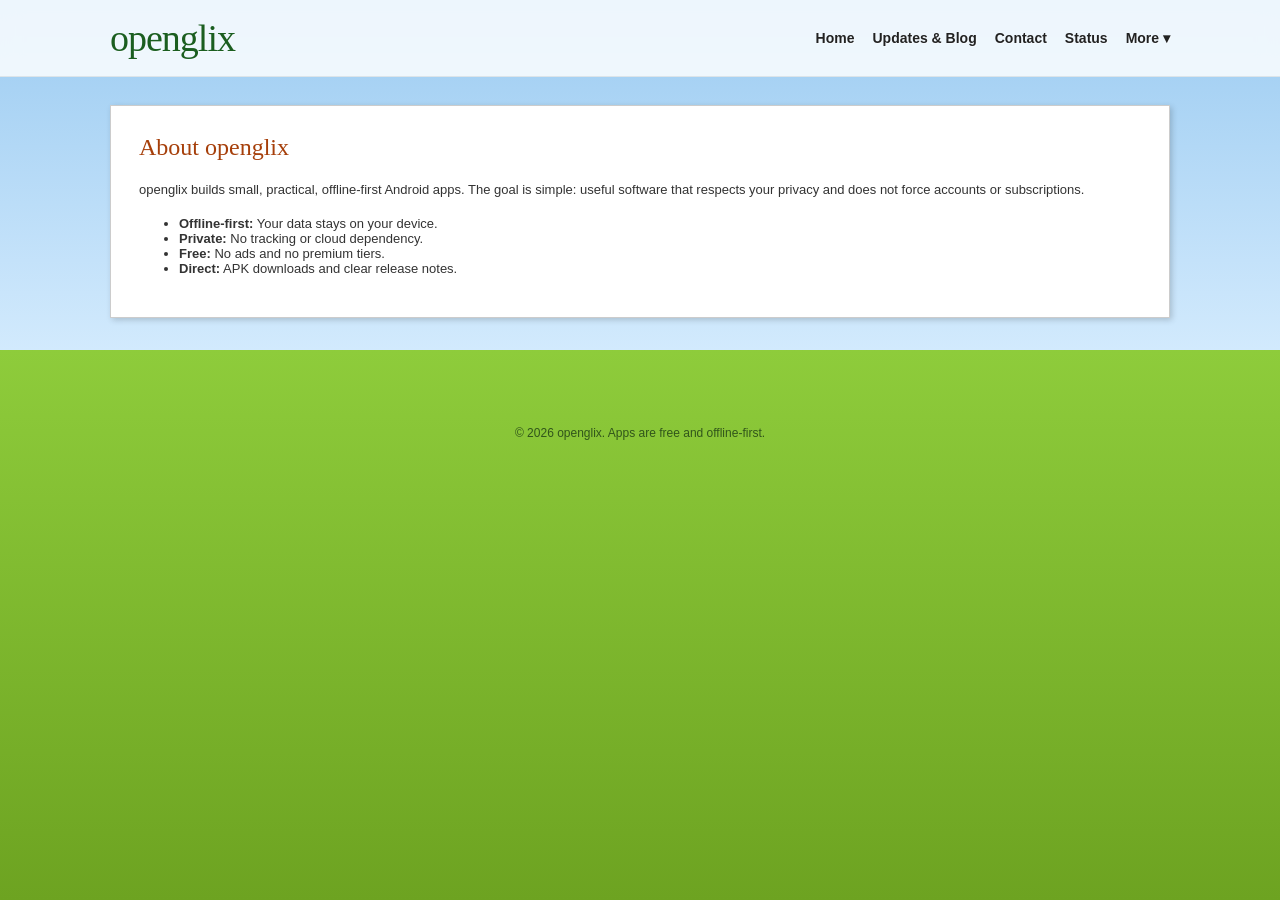
==== about.html @ bff62b0b "update file, folders & path" ====
<!DOCTYPE html>
<html lang="en">
<head>
  <meta charset="UTF-8">
  <meta name="viewport" content="width=device-width, initial-scale=1.0">
  <title>About — openglix</title>
  <meta name="description" content="About openglix and the offline-first philosophy behind our apps.">
  <link rel="stylesheet" href="css/style.css">
</head>
<body class="">
<header class="site-header">
  <div class="header-inner">
    <a class="logo" href="index.html">openglix</a>
    <nav class="main-nav" id="mainNav">
      <a href="index.html" class="nav-link" data-nav="index">Home</a>
      <a href="updates.html" class="nav-link" data-nav="updates">Updates &amp; Blog</a>
      <a href="contact.html" class="nav-link" data-nav="contact">Contact</a>
      <a href="status.html" class="nav-link" data-nav="status">Status</a>
      <div class="more-wrap">
        <button class="more-btn" id="moreBtn" type="button">More ▾</button>
        <div class="more-menu" id="moreMenu">
          <a href="faq.html" data-nav="faq">FAQ &amp; Help</a>
          <a href="about.html" data-nav="about">About</a>
          <a href="report.html" data-nav="report">Report</a>
          <a href="downloads.html" data-nav="downloads">APK Downloads</a>
        </div>
      </div>
    </nav>
    <button class="menu-toggle" id="menuToggle" type="button" aria-label="Menu">☰</button>
  </div>
</header>
<main class="wrapper">
  <div class="panel">
    <h2>About openglix</h2>
    <p>openglix builds small, practical, offline-first Android apps. The goal is simple: useful software that respects your privacy and does not force accounts or subscriptions.</p>
    <ul>
      <li><strong>Offline-first:</strong> Your data stays on your device.</li>
      <li><strong>Private:</strong> No tracking or cloud dependency.</li>
      <li><strong>Free:</strong> No ads and no premium tiers.</li>
      <li><strong>Direct:</strong> APK downloads and clear release notes.</li>
    </ul>
  </div>
</main>
<footer class="site-footer">
  © 2026 openglix. Apps are free and offline-first.
</footer>
<script src="js/qrcode.min.js"></script>
<script src="js/app.js"></script>

</body>
</html>
---- css/style.css ----
* { box-sizing: border-box; }
:root {
  --green: #2E7D32; --green-dark: #1B5E20; --brown: #A63F0A;
  --ink: #333; --muted: #666;
  --blog-bg: #0b0d0c; --blog-card: #0f1210; --blog-line: #202b24; --blog-green: #7CFFB2; --blog-muted: #9aa79f;
}
body {
  margin: 0; font-family: Arial, Helvetica, sans-serif; font-size: 13px; color: var(--ink);
  background: linear-gradient(to bottom, #9bcbf1 0%, #d2eafd 350px, #8ecc3b 350px, #6da321 100%);
  min-height: 100vh;
}
body.blog-mode { background: var(--blog-bg); color: #e8efe9; }
a { color: var(--green-dark); }
.hidden { display: none !important; }

/* HEADER */
.site-header {
  position: sticky; top: 0; z-index: 50;
  background: rgba(255,255,255,.82); backdrop-filter: blur(10px);
  border-bottom: 1px solid rgba(0,0,0,.08);
}
body.blog-mode .site-header { background: rgba(8,10,9,.95); border-bottom-color: var(--blog-line); }
.header-inner {
  max-width: 1100px; margin: 0 auto; padding: 16px 20px;
  display: flex; align-items: center; justify-content: space-between; gap: 20px;
}
.logo {
  font-family: Georgia, serif; font-size: 38px; color: var(--green-dark);
  text-decoration: none; font-weight: normal; letter-spacing: -1px;
  text-shadow: 1px 1px 0 rgba(255,255,255,.35);
}
body.blog-mode .logo { color: #e8efe9; text-shadow: none; }
.main-nav { display: flex; align-items: center; gap: 18px; flex-wrap: wrap; }
.main-nav a, .more-btn {
  color: #222; text-decoration: none; font-weight: bold; font-size: 14px;
  background: none; border: 0; padding: 0; cursor: pointer; font-family: inherit;
  text-shadow: 1px 1px 0 rgba(255,255,255,.45);
}
.main-nav a:hover, .main-nav a.active, .more-btn:hover { color: #C62828; text-decoration: underline; }
body.blog-mode .main-nav a, body.blog-mode .more-btn { color: #c8d4cc; text-shadow: none; }
body.blog-mode .main-nav a:hover, body.blog-mode .main-nav a.active, body.blog-mode .more-btn:hover { color: var(--blog-green); }
.more-wrap { position: relative; }
.more-menu {
  display: none; position: absolute; right: 0; top: 150%; min-width: 190px;
  background: #fff; border: 1px solid #ccc; box-shadow: 0 8px 24px rgba(0,0,0,.15);
  padding: 8px; z-index: 100;
}
.more-menu.open { display: block; }
.more-menu a { display: block; padding: 8px 10px; text-decoration: none; color: #222; font-weight: bold; }
.more-menu a:hover { background: #f0fff0; color: #C62828; }
body.blog-mode .more-menu { background: var(--blog-card); border-color: var(--blog-line); }
body.blog-mode .more-menu a { color: #c8d4cc; }
body.blog-mode .more-menu a:hover { background: #142019; color: var(--blog-green); }
.menu-toggle { display: none; background: none; border: 0; font-size: 24px; cursor: pointer; color: #222; }
body.blog-mode .menu-toggle { color: #e8efe9; }

/* WRAPPER / PANELS */
.wrapper { max-width: 1100px; margin: 0 auto; padding: 28px 20px 60px; }
.panel {
  background: #fff; padding: 28px; border: 1px solid #ccc;
  box-shadow: 2px 2px 6px rgba(0,0,0,.18); margin-bottom: 24px;
}
h2 {
  font-family: Georgia, serif; font-size: 24px; color: var(--brown);
  font-weight: normal; margin-top: 0; margin-bottom: 18px;
}
p { line-height: 1.7; margin-bottom: 15px; }
.steps { padding-left: 22px; }
.steps li { margin-bottom: 14px; line-height: 1.6; }
.dotted-line { border-top: 1px dotted #999; margin: 25px 0; }
.section-head { display: flex; justify-content: space-between; align-items: baseline; gap: 12px; margin-bottom: 16px; }
.section-head h2 { margin-bottom: 0; }
.section-head a { font-weight: bold; }

.btn-download {
  display: inline-block; background: var(--green); color: #fff;
  padding: 13px 24px; text-decoration: none; font-size: 15px; font-weight: bold;
  border-radius: 4px; box-shadow: 0 2px 4px rgba(0,0,0,.2); text-align: center;
  border: 0; cursor: pointer;
}
.btn-download:hover { background: var(--green-dark); color: #fff; }
.text-link { color: var(--green-dark); font-size: 16px; font-weight: bold; }

/* RECENT LIST (home) */
.recent-list { display: grid; gap: 12px; }
.recent-item {
  display: block; text-decoration: none; color: inherit;
  border: 1px dotted #ccc; padding: 14px; background: #fff;
  transition: background .15s ease;
}
.recent-item:hover { background: #f5fff5; }
.recent-date { font-size: 11px; color: #888; }
.recent-title { font-family: Georgia, serif; color: var(--brown); font-size: 16px; margin: 4px 0; }
.recent-snippet { font-size: 13px; color: #555; line-height: 1.55; }

/* APP CARDS */
.app-grid { display: grid; grid-template-columns: repeat(auto-fit, minmax(260px, 1fr)); gap: 20px; }
.app-card { border: 1px solid #d8e6d8; background: #f8fcf8; padding: 20px; text-align: center; }
.app-card h3 { font-family: Georgia, serif; font-size: 20px; color: var(--brown); margin: 6px 0 8px; font-weight: normal; }
.version-badge {
  display: inline-block; background: #e8f5e9; border: 1px solid #b7dfb9;
  color: var(--green-dark); font-size: 11px; padding: 2px 6px; border-radius: 3px; vertical-align: middle;
}
.app-card p { color: #555; font-size: 13px; }
.app-meta { display: flex; justify-content: center; gap: 12px; flex-wrap: wrap; color: #777; font-size: 11px; margin: 10px 0 14px; }
.qr-box {
  display: inline-block; background: #fff; padding: 8px; border: 1px solid #ccc;
  margin-bottom: 12px; min-width: 136px; min-height: 136px;
}
.qr-box img, .qr-box canvas { display: block; }
.qr-fallback { color: #999; font-size: 11px; display: inline-block; padding-top: 50px; }
.app-card details { text-align: left; margin-top: 14px; font-size: 12px; color: #555; }
.app-card details summary { cursor: pointer; font-weight: bold; color: var(--green-dark); }
.app-card details ul { padding-left: 18px; line-height: 1.6; }

/* BLOG / UPDATES (dark) */
.blog-page { background: var(--blog-bg); color: #e8efe9; padding: 30px 0 40px; border-radius: 6px; }
body.blog-mode .wrapper { padding-top: 20px; }
.blog-hero { text-align: center; padding: 10px 0 28px; border-bottom: 1px solid var(--blog-line); }
.hero-badge {
  display: inline-block; color: var(--blog-green); border: 1px solid #1e5a36;
  background: #0f1a13; padding: 6px 12px; border-radius: 2px; font-size: 11px; letter-spacing: 1px;
}
.blog-hero h1 {
  font-family: "Courier New", monospace; letter-spacing: 2px;
  font-size: clamp(30px, 5vw, 54px); margin: 18px 0 10px; color: #fff; font-weight: bold;
}
.blog-hero p { color: var(--blog-muted); max-width: 720px; margin: 0 auto; line-height: 1.6; }
.tag-filters { display: flex; flex-wrap: wrap; gap: 8px; justify-content: center; margin: 26px 0; }
.tag-chip {
  background: transparent; border: 1px solid #2a3a31; color: #b9c7bf;
  padding: 8px 12px; cursor: pointer; font-size: 12px; border-radius: 2px;
}
.tag-chip.active { background: var(--blog-green); color: #071009; border-color: var(--blog-green); font-weight: bold; }
.blog-grid { display: grid; grid-template-columns: repeat(3, 1fr); gap: 20px; max-width: 1100px; margin: 0 auto; }
.blog-card {
  background: var(--blog-card); border: 1px solid var(--blog-line);
  padding: 22px; display: flex; flex-direction: column; min-height: 300px;
  cursor: pointer; transition: border-color .15s ease, transform .15s ease;
}
.blog-card:hover { border-color: #3b6b4a; transform: translateY(-2px); }
.blog-card-top { display: flex; justify-content: space-between; align-items: center; gap: 10px; }
.blog-tag {
  color: var(--blog-green); border: 1px solid #1e5a36; background: #0f1a13;
  padding: 4px 8px; font-size: 10px; letter-spacing: .5px; text-transform: uppercase;
}
.blog-read { color: #8b9a92; font-size: 11px; }
.blog-card h3 { color: #fff; font-size: 20px; line-height: 1.35; margin: 18px 0 10px; }
.blog-card p { color: var(--blog-muted); line-height: 1.6; font-size: 13px; flex: 1; }
.blog-card-bottom {
  display: flex; justify-content: space-between; align-items: center;
  border-top: 1px solid var(--blog-line); padding-top: 14px; margin-top: 18px;
  font-size: 11px; color: #8b9a92;
}
.read-guide { color: var(--blog-green); font-weight: bold; letter-spacing: .5px; }
.blog-detail { max-width: 860px; margin: 0 auto; padding: 10px 20px; color: #e8efe9; }
.back-btn {
  background: transparent; border: 1px solid #2a3a31; color: var(--blog-green);
  padding: 9px 12px; cursor: pointer; margin-bottom: 26px; font-weight: bold;
}
.back-btn:hover { border-color: var(--blog-green); }
.blog-detail-meta { display: flex; gap: 12px; align-items: center; flex-wrap: wrap; color: #8b9a92; font-size: 12px; margin-bottom: 18px; }
.blog-detail h1 { color: #fff; font-size: clamp(30px, 5vw, 48px); line-height: 1.15; margin: 0 0 16px; }
.blog-detail-excerpt { color: var(--blog-muted); font-size: 17px; line-height: 1.65; }
.author-line { border-top: 1px solid var(--blog-line); border-bottom: 1px solid var(--blog-line); padding: 16px 0; margin: 22px 0; color: #8b9a92; }
.author-line strong { color: #e8efe9; }
.blog-content p { color: #c7d2cb; font-size: 15px; line-height: 1.8; }

/* MISC */
.status-list { line-height: 1.8; }
.muted { color: #666; }
.loading { color: #777; }
.data-error { border: 1px solid #d66; background: #fff5f5; color: #922; padding: 14px; line-height: 1.6; }
.site-footer { text-align: center; color: #31551b; font-size: 12px; padding: 24px 20px 40px; }
body.blog-mode .site-footer { color: #6f7d75; }

@media (max-width: 900px) { .blog-grid { grid-template-columns: repeat(2, 1fr); } }
@media (max-width: 820px) {
  .menu-toggle { display: block; }
  .main-nav {
    display: none; position: absolute; left: 0; right: 0; top: 100%;
    background: #fff; border-bottom: 1px solid #ccc; padding: 16px 20px;
    flex-direction: column; align-items: flex-start; gap: 14px;
    box-shadow: 0 8px 20px rgba(0,0,0,.12);
  }
  .main-nav.open { display: flex; }
  body.blog-mode .main-nav { background: #0f1210; border-bottom-color: var(--blog-line); }
  .more-menu { position: static; box-shadow: none; border: 0; padding: 8px 0 0 14px; background: transparent; }
  body.blog-mode .more-menu { background: transparent; }
  .blog-grid { grid-template-columns: 1fr; }
  .header-inner { padding: 14px 16px; }
  .logo { font-size: 32px; }
  .wrapper { padding: 20px 16px 50px; }
  .panel { padding: 20px; }
  .blog-detail { padding: 10px 16px; }
}
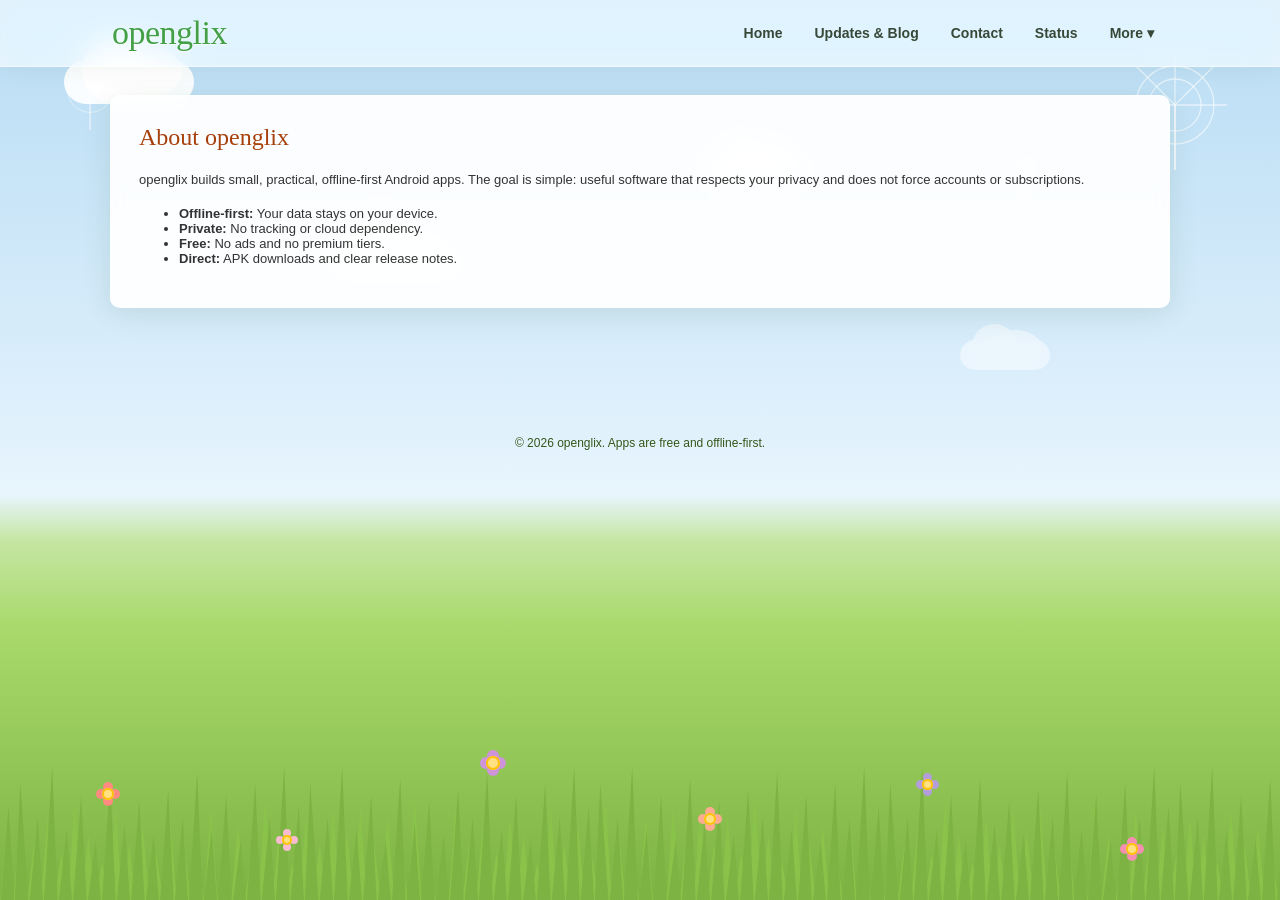
==== commit 52d227ac: "update UI" ====
--- a/about.html
+++ b/about.html
@@ -8,6 +8,54 @@
   <link rel="stylesheet" href="css/style.css">
 </head>
 <body class="">
+<div class="bg-decor" aria-hidden="true">
+  <div class="cloud cloud-1"></div>
+  <div class="cloud cloud-2"></div>
+  <div class="cloud cloud-3"></div>
+  <div class="cloud cloud-4"></div>
+
+  <svg class="dandelion dandelion-1" viewBox="0 0 100 100">
+    <path d="M50,50 L50,100" stroke="#fff" stroke-width="1.5" opacity="0.75"/>
+    <circle cx="50" cy="50" r="30" stroke="#fff" stroke-width="1" fill="none" opacity="0.6"/>
+    <circle cx="50" cy="50" r="20" stroke="#fff" stroke-width="1" fill="none" opacity="0.6"/>
+    <line x1="50" y1="50" x2="20" y2="20" stroke="#fff" stroke-width="1" opacity="0.6"/>
+    <line x1="50" y1="50" x2="80" y2="20" stroke="#fff" stroke-width="1" opacity="0.6"/>
+    <line x1="50" y1="50" x2="50" y2="10" stroke="#fff" stroke-width="1" opacity="0.6"/>
+    <line x1="50" y1="50" x2="10" y2="50" stroke="#fff" stroke-width="1" opacity="0.6"/>
+    <line x1="50" y1="50" x2="90" y2="50" stroke="#fff" stroke-width="1" opacity="0.6"/>
+  </svg>
+  <svg class="dandelion dandelion-2" viewBox="0 0 100 100">
+    <path d="M50,50 L50,100" stroke="#fff" stroke-width="1.5" opacity="0.75"/>
+    <circle cx="50" cy="50" r="30" stroke="#fff" stroke-width="1" fill="none" opacity="0.6"/>
+    <circle cx="50" cy="50" r="20" stroke="#fff" stroke-width="1" fill="none" opacity="0.6"/>
+    <line x1="50" y1="50" x2="20" y2="20" stroke="#fff" stroke-width="1" opacity="0.6"/>
+    <line x1="50" y1="50" x2="80" y2="20" stroke="#fff" stroke-width="1" opacity="0.6"/>
+    <line x1="50" y1="50" x2="50" y2="10" stroke="#fff" stroke-width="1" opacity="0.6"/>
+  </svg>
+  <svg class="dandelion dandelion-3" viewBox="0 0 100 100">
+    <path d="M50,50 L50,100" stroke="#fff" stroke-width="1.5" opacity="0.75"/>
+    <circle cx="50" cy="50" r="28" stroke="#fff" stroke-width="1" fill="none" opacity="0.6"/>
+    <line x1="50" y1="50" x2="25" y2="25" stroke="#fff" stroke-width="1" opacity="0.6"/>
+    <line x1="50" y1="50" x2="75" y2="25" stroke="#fff" stroke-width="1" opacity="0.6"/>
+    <line x1="50" y1="50" x2="50" y2="22" stroke="#fff" stroke-width="1" opacity="0.6"/>
+  </svg>
+
+  <div class="seed seed-1"></div>
+  <div class="seed seed-2"></div>
+  <div class="seed seed-3"></div>
+  <div class="seed seed-4"></div>
+  <div class="seed seed-5"></div>
+
+  <div class="flower flower-1"></div>
+  <div class="flower flower-2"></div>
+  <div class="flower flower-3"></div>
+  <div class="flower flower-4"></div>
+  <div class="flower flower-5"></div>
+  <div class="flower flower-6"></div>
+
+  <div class="grass-layer"></div>
+  <div class="grass-layer-front"></div>
+</div>
 <header class="site-header">
   <div class="header-inner">
     <a class="logo" href="index.html">openglix</a>
@@ -46,6 +94,5 @@
 </footer>
 <script src="js/qrcode.min.js"></script>
 <script src="js/app.js"></script>
-
 </body>
 </html>
--- a/css/style.css
+++ b/css/style.css
@@ -1,162 +1,473 @@
 * { box-sizing: border-box; }
 :root {
-  --green: #2E7D32; --green-dark: #1B5E20; --brown: #A63F0A;
-  --ink: #333; --muted: #666;
-  --blog-bg: #0b0d0c; --blog-card: #0f1210; --blog-line: #202b24; --blog-green: #7CFFB2; --blog-muted: #9aa79f;
-}
+  --green: #4caf50;
+  --green-dark: #2E7D32;
+  --green-deep: #1B5E20;
+  --brown: #A63F0A;
+  --ink: #333;
+  --muted: #666;
+  --blog-bg: #0b0d0c;
+  --blog-card: #0f1210;
+  --blog-line: #202b24;
+  --blog-green: #7CFFB2;
+  --blog-muted: #9aa79f;
+}
+html { scroll-behavior: smooth; }
 body {
-  margin: 0; font-family: Arial, Helvetica, sans-serif; font-size: 13px; color: var(--ink);
-  background: linear-gradient(to bottom, #9bcbf1 0%, #d2eafd 350px, #8ecc3b 350px, #6da321 100%);
+  margin: 0;
+  font-family: Arial, Helvetica, sans-serif;
+  font-size: 13px;
+  color: var(--ink);
+  background: linear-gradient(to bottom, #b8dcf4 0%, #d9edfb 40%, #e8f5fd 55%, #c5e6a3 60%, #a8d96a 70%, #7cb342 100%);
+  background-attachment: fixed;
   min-height: 100vh;
+  overflow-x: hidden;
+  position: relative;
 }
 body.blog-mode { background: var(--blog-bg); color: #e8efe9; }
 a { color: var(--green-dark); }
 .hidden { display: none !important; }
 
-/* HEADER */
+/* === Decorative background === */
+.bg-decor {
+  position: fixed;
+  inset: 0;
+  pointer-events: none;
+  overflow: hidden;
+  z-index: 0;
+}
+body.blog-mode .bg-decor { display: none; }
+
+.cloud {
+  position: absolute;
+  background: rgba(255,255,255,0.92);
+  border-radius: 100px;
+  filter: blur(0.5px);
+  animation: driftCloud linear infinite;
+}
+.cloud::before, .cloud::after {
+  content: '';
+  position: absolute;
+  background: inherit;
+  border-radius: 50%;
+}
+.cloud-1 { top: 60px; left: 5%; width: 130px; height: 44px; animation-duration: 95s; }
+.cloud-1::before { width: 65px; height: 65px; top: -22px; left: 18px; }
+.cloud-1::after { width: 85px; height: 55px; top: -16px; right: 12px; }
+.cloud-2 { top: 150px; left: 55%; width: 100px; height: 32px; animation-duration: 130s; animation-delay: -35s; opacity: 0.8; }
+.cloud-2::before { width: 48px; height: 48px; top: -18px; left: 14px; }
+.cloud-2::after { width: 62px; height: 40px; top: -12px; right: 10px; }
+.cloud-3 { top: 240px; left: 25%; width: 150px; height: 48px; animation-duration: 150s; animation-delay: -70s; opacity: 0.6; }
+.cloud-3::before { width: 72px; height: 72px; top: -26px; left: 22px; }
+.cloud-3::after { width: 95px; height: 58px; top: -20px; right: 16px; }
+.cloud-4 { top: 340px; left: 75%; width: 90px; height: 30px; animation-duration: 180s; animation-delay: -20s; opacity: 0.5; }
+.cloud-4::before { width: 45px; height: 45px; top: -16px; left: 12px; }
+.cloud-4::after { width: 55px; height: 36px; top: -10px; right: 8px; }
+
+@keyframes driftCloud {
+  from { transform: translateX(-30vw); }
+  to   { transform: translateX(120vw); }
+}
+
+.dandelion {
+  position: absolute;
+  transform-origin: bottom center;
+  animation: sway 7s ease-in-out infinite alternate;
+}
+.dandelion-1 { top: 40px; right: 40px; width: 130px; }
+.dandelion-2 { top: 100px; right: 210px; width: 90px; animation-delay: -2.5s; }
+.dandelion-3 { top: 50px; left: 50px; width: 80px; animation-delay: -4s; }
+
+@keyframes sway {
+  0%   { transform: rotate(-3deg); }
+  100% { transform: rotate(3deg); }
+}
+
+.seed {
+  position: absolute;
+  width: 4px; height: 4px;
+  background: #fff;
+  border-radius: 50%;
+  box-shadow: 0 0 4px rgba(255,255,255,0.9);
+  opacity: 0;
+  animation: floatSeed 15s linear infinite;
+}
+.seed::after {
+  content: '';
+  position: absolute;
+  top: 100%; left: 50%;
+  width: 1px; height: 12px;
+  background: rgba(255,255,255,0.7);
+  transform: translateX(-50%);
+}
+.seed-1 { top: 12%; left: 15%; animation-delay: 0s; }
+.seed-2 { top: 22%; left: 45%; animation-delay: 3s; }
+.seed-3 { top: 8%;  left: 75%; animation-delay: 6s; }
+.seed-4 { top: 35%; left: 60%; animation-delay: 9s; }
+.seed-5 { top: 18%; left: 85%; animation-delay: 12s; }
+
+@keyframes floatSeed {
+  0%   { transform: translate(0,0) rotate(0); opacity: 0; }
+  10%  { opacity: 0.85; }
+  80%  { opacity: 0.85; }
+  100% { transform: translate(-140px, 320px) rotate(60deg); opacity: 0; }
+}
+
+.grass-layer {
+  position: absolute;
+  bottom: 0; left: 0;
+  width: 100%; height: 140px;
+  background-image: url('data:image/svg+xml;utf8,<svg xmlns="http://www.w3.org/2000/svg" viewBox="0 0 100 30" preserveAspectRatio="none"><path d="M0,30 L2,15 L4,30 L6,10 L8,30 L10,18 L12,30 L14,12 L16,30 L18,20 L20,30 L22,8 L24,30 L26,16 L28,30 L30,22 L32,30 L34,10 L36,30 L38,18 L40,30 L42,14 L44,30 L46,20 L48,30 L50,12 L52,30 L54,16 L56,30 L58,22 L60,30 L62,10 L64,30 L66,18 L68,30 L70,14 L72,30 L74,20 L76,30 L78,8 L80,30 L82,16 L84,30 L86,22 L88,30 L90,12 L92,30 L94,18 L96,30 L98,10 L100,30 Z" fill="%238bc34a"/></svg>');
+  background-size: 340px 100%;
+  background-repeat: repeat-x;
+  animation: wind 5s ease-in-out infinite alternate;
+  z-index: 1;
+  opacity: 0.9;
+}
+.grass-layer-front {
+  position: absolute;
+  bottom: -8px; left: 0;
+  width: 100%; height: 170px;
+  background-image: url('data:image/svg+xml;utf8,<svg xmlns="http://www.w3.org/2000/svg" viewBox="0 0 100 30" preserveAspectRatio="none"><path d="M0,30 L3,12 L5,30 L7,8 L10,30 L13,14 L15,30 L18,5 L20,30 L23,16 L25,30 L28,10 L30,30 L33,18 L35,30 L38,7 L40,30 L43,15 L45,30 L48,11 L50,30 L53,17 L55,30 L58,9 L60,30 L63,14 L65,30 L68,6 L70,30 L73,16 L75,30 L78,10 L80,30 L83,18 L85,30 L88,8 L90,30 L93,14 L95,30 L98,5 L100,30 Z" fill="%237cb342"/></svg>');
+  background-size: 290px 100%;
+  background-repeat: repeat-x;
+  animation: wind 3.5s ease-in-out infinite alternate-reverse;
+  z-index: 2;
+}
+@keyframes wind {
+  0%   { transform: skewX(-5deg); }
+  100% { transform: skewX(5deg); }
+}
+
+.flower {
+  position: absolute;
+  width: 12px; height: 12px;
+  border-radius: 50%;
+  background: #FFE082;
+  box-shadow:
+    -7px 0 0 -1px var(--petal, #FF8A80),
+    7px 0 0 -1px var(--petal, #FF8A80),
+    0 -7px 0 -1px var(--petal, #FF8A80),
+    0 7px 0 -1px var(--petal, #FF8A80),
+    inset 0 0 0 2px #FFC107;
+  z-index: 3;
+  animation: sway 5s ease-in-out infinite alternate;
+}
+.flower-1 { bottom: 100px; left: 8%;  --petal: #FF8A80; }
+.flower-2 { bottom: 55px;  left: 22%; --petal: #F8BBD0; width: 10px; height: 10px; animation-delay: -1s; }
+.flower-3 { bottom: 130px; left: 38%; --petal: #CE93D8; width: 14px; height: 14px; animation-delay: -2s; }
+.flower-4 { bottom: 75px;  left: 55%; --petal: #FFAB91; animation-delay: -3s; }
+.flower-5 { bottom: 110px; left: 72%; --petal: #B39DDB; width: 11px; height: 11px; animation-delay: -4s; }
+.flower-6 { bottom: 45px;  left: 88%; --petal: #F48FB1; animation-delay: -5s; }
+
+/* === Header (lighter, pill nav) === */
 .site-header {
-  position: sticky; top: 0; z-index: 50;
-  background: rgba(255,255,255,.82); backdrop-filter: blur(10px);
-  border-bottom: 1px solid rgba(0,0,0,.08);
-}
-body.blog-mode .site-header { background: rgba(8,10,9,.95); border-bottom-color: var(--blog-line); }
+  position: sticky;
+  top: 0;
+  z-index: 50;
+  background: rgba(255, 255, 255, 0.62);
+  backdrop-filter: blur(16px) saturate(150%);
+  -webkit-backdrop-filter: blur(16px) saturate(150%);
+  border-bottom: 1px solid rgba(255, 255, 255, 0.5);
+  box-shadow: 0 2px 22px rgba(45, 90, 39, 0.07);
+}
+body.blog-mode .site-header {
+  background: rgba(8, 10, 9, 0.88);
+  border-bottom-color: var(--blog-line);
+  box-shadow: none;
+}
 .header-inner {
-  max-width: 1100px; margin: 0 auto; padding: 16px 20px;
-  display: flex; align-items: center; justify-content: space-between; gap: 20px;
+  max-width: 1100px;
+  margin: 0 auto;
+  padding: 14px 22px;
+  display: flex;
+  align-items: center;
+  justify-content: space-between;
+  gap: 20px;
 }
 .logo {
-  font-family: Georgia, serif; font-size: 38px; color: var(--green-dark);
-  text-decoration: none; font-weight: normal; letter-spacing: -1px;
-  text-shadow: 1px 1px 0 rgba(255,255,255,.35);
-}
+  font-family: Georgia, serif;
+  font-size: 34px;
+  color: #43a047;
+  text-decoration: none;
+  font-weight: normal;
+  letter-spacing: -0.5px;
+  text-shadow: 0 1px 2px rgba(255,255,255,0.9);
+  transition: color 0.2s ease;
+}
+.logo:hover { color: #2e7d32; }
 body.blog-mode .logo { color: #e8efe9; text-shadow: none; }
-.main-nav { display: flex; align-items: center; gap: 18px; flex-wrap: wrap; }
+
+.main-nav { display: flex; align-items: center; gap: 4px; flex-wrap: wrap; }
 .main-nav a, .more-btn {
-  color: #222; text-decoration: none; font-weight: bold; font-size: 14px;
-  background: none; border: 0; padding: 0; cursor: pointer; font-family: inherit;
-  text-shadow: 1px 1px 0 rgba(255,255,255,.45);
-}
-.main-nav a:hover, .main-nav a.active, .more-btn:hover { color: #C62828; text-decoration: underline; }
-body.blog-mode .main-nav a, body.blog-mode .more-btn { color: #c8d4cc; text-shadow: none; }
-body.blog-mode .main-nav a:hover, body.blog-mode .main-nav a.active, body.blog-mode .more-btn:hover { color: var(--blog-green); }
+  color: #374838;
+  text-decoration: none;
+  font-weight: 600;
+  font-size: 14px;
+  background: transparent;
+  border: 0;
+  padding: 8px 14px;
+  cursor: pointer;
+  font-family: inherit;
+  border-radius: 999px;
+  transition: background 0.18s ease, color 0.18s ease;
+}
+.main-nav a:hover, .more-btn:hover {
+  background: rgba(76, 175, 80, 0.14);
+  color: #2e7d32;
+  text-decoration: none;
+}
+.main-nav a.active {
+  background: rgba(76, 175, 80, 0.22);
+  color: #1b5e20;
+  text-decoration: none;
+}
+body.blog-mode .main-nav a, body.blog-mode .more-btn { color: #c8d4cc; }
+body.blog-mode .main-nav a:hover, body.blog-mode .more-btn:hover { background: rgba(124, 255, 178, 0.1); color: var(--blog-green); }
+body.blog-mode .main-nav a.active { background: rgba(124, 255, 178, 0.16); color: var(--blog-green); }
+
 .more-wrap { position: relative; }
 .more-menu {
-  display: none; position: absolute; right: 0; top: 150%; min-width: 190px;
-  background: #fff; border: 1px solid #ccc; box-shadow: 0 8px 24px rgba(0,0,0,.15);
-  padding: 8px; z-index: 100;
+  display: none;
+  position: absolute;
+  right: 0;
+  top: calc(100% + 8px);
+  min-width: 200px;
+  background: rgba(255,255,255,0.97);
+  backdrop-filter: blur(10px);
+  border: 1px solid rgba(0,0,0,0.06);
+  border-radius: 10px;
+  box-shadow: 0 12px 36px rgba(45,90,39,0.15);
+  padding: 6px;
+  z-index: 100;
 }
 .more-menu.open { display: block; }
-.more-menu a { display: block; padding: 8px 10px; text-decoration: none; color: #222; font-weight: bold; }
-.more-menu a:hover { background: #f0fff0; color: #C62828; }
-body.blog-mode .more-menu { background: var(--blog-card); border-color: var(--blog-line); }
+.more-menu a {
+  display: block;
+  padding: 9px 12px;
+  text-decoration: none;
+  color: #2b3a2c;
+  font-weight: 600;
+  border-radius: 6px;
+  transition: background 0.15s ease;
+}
+.more-menu a:hover { background: #e8f5e9; color: #2e7d32; }
+body.blog-mode .more-menu { background: #0f1210; border-color: var(--blog-line); box-shadow: 0 12px 36px rgba(0,0,0,0.6); }
 body.blog-mode .more-menu a { color: #c8d4cc; }
 body.blog-mode .more-menu a:hover { background: #142019; color: var(--blog-green); }
-.menu-toggle { display: none; background: none; border: 0; font-size: 24px; cursor: pointer; color: #222; }
+
+.menu-toggle {
+  display: none;
+  background: none;
+  border: 0;
+  font-size: 22px;
+  cursor: pointer;
+  color: #2e7d32;
+  padding: 4px 8px;
+  border-radius: 8px;
+}
 body.blog-mode .menu-toggle { color: #e8efe9; }
 
-/* WRAPPER / PANELS */
-.wrapper { max-width: 1100px; margin: 0 auto; padding: 28px 20px 60px; }
+/* === Wrapper & panels === */
+.wrapper {
+  max-width: 1100px;
+  margin: 0 auto;
+  padding: 28px 20px 80px;
+  position: relative;
+  z-index: 10;
+}
 .panel {
-  background: #fff; padding: 28px; border: 1px solid #ccc;
-  box-shadow: 2px 2px 6px rgba(0,0,0,.18); margin-bottom: 24px;
+  background: rgba(255,255,255,0.93);
+  padding: 28px;
+  border: 1px solid rgba(255,255,255,0.7);
+  border-radius: 10px;
+  box-shadow: 0 6px 28px rgba(45,90,39,0.12);
+  margin-bottom: 24px;
+  backdrop-filter: blur(8px);
+  -webkit-backdrop-filter: blur(8px);
 }
 h2 {
-  font-family: Georgia, serif; font-size: 24px; color: var(--brown);
-  font-weight: normal; margin-top: 0; margin-bottom: 18px;
+  font-family: Georgia, serif;
+  font-size: 24px;
+  color: var(--brown);
+  font-weight: normal;
+  margin-top: 0;
+  margin-bottom: 18px;
 }
 p { line-height: 1.7; margin-bottom: 15px; }
 .steps { padding-left: 22px; }
 .steps li { margin-bottom: 14px; line-height: 1.6; }
 .dotted-line { border-top: 1px dotted #999; margin: 25px 0; }
-.section-head { display: flex; justify-content: space-between; align-items: baseline; gap: 12px; margin-bottom: 16px; }
+.section-head { display: flex; justify-content: space-between; align-items: baseline; gap: 12px; margin-bottom: 16px; flex-wrap: wrap; }
 .section-head h2 { margin-bottom: 0; }
 .section-head a { font-weight: bold; }
 
 .btn-download {
-  display: inline-block; background: var(--green); color: #fff;
-  padding: 13px 24px; text-decoration: none; font-size: 15px; font-weight: bold;
-  border-radius: 4px; box-shadow: 0 2px 4px rgba(0,0,0,.2); text-align: center;
-  border: 0; cursor: pointer;
-}
-.btn-download:hover { background: var(--green-dark); color: #fff; }
+  display: inline-block;
+  background: var(--green);
+  color: #fff;
+  padding: 12px 26px;
+  text-decoration: none;
+  font-size: 15px;
+  font-weight: bold;
+  border-radius: 999px;
+  box-shadow: 0 4px 12px rgba(76,175,80,0.3);
+  text-align: center;
+  border: 0;
+  cursor: pointer;
+  transition: background 0.18s ease, transform 0.12s ease, box-shadow 0.18s ease;
+}
+.btn-download:hover {
+  background: var(--green-dark);
+  color: #fff;
+  transform: translateY(-1px);
+  box-shadow: 0 6px 16px rgba(46,125,50,0.35);
+}
 .text-link { color: var(--green-dark); font-size: 16px; font-weight: bold; }
 
-/* RECENT LIST (home) */
 .recent-list { display: grid; gap: 12px; }
 .recent-item {
-  display: block; text-decoration: none; color: inherit;
-  border: 1px dotted #ccc; padding: 14px; background: #fff;
-  transition: background .15s ease;
-}
-.recent-item:hover { background: #f5fff5; }
-.recent-date { font-size: 11px; color: #888; }
+  display: block;
+  text-decoration: none;
+  color: inherit;
+  border: 1px solid rgba(0,0,0,0.06);
+  border-radius: 8px;
+  padding: 16px;
+  background: rgba(255,255,255,0.9);
+  transition: background 0.15s ease, border-color 0.15s ease, transform 0.12s ease;
+}
+.recent-item:hover {
+  background: #f4fbf4;
+  border-color: rgba(76,175,80,0.3);
+  transform: translateY(-1px);
+}
+.recent-date { font-size: 11px; color: #777; letter-spacing: 0.3px; }
 .recent-title { font-family: Georgia, serif; color: var(--brown); font-size: 16px; margin: 4px 0; }
 .recent-snippet { font-size: 13px; color: #555; line-height: 1.55; }
 
-/* APP CARDS */
+/* === App cards === */
 .app-grid { display: grid; grid-template-columns: repeat(auto-fit, minmax(260px, 1fr)); gap: 20px; }
-.app-card { border: 1px solid #d8e6d8; background: #f8fcf8; padding: 20px; text-align: center; }
+.app-card {
+  border: 1px solid rgba(76,175,80,0.2);
+  background: rgba(255,255,255,0.85);
+  border-radius: 10px;
+  padding: 20px;
+  text-align: center;
+  box-shadow: 0 2px 10px rgba(45,90,39,0.06);
+}
 .app-card h3 { font-family: Georgia, serif; font-size: 20px; color: var(--brown); margin: 6px 0 8px; font-weight: normal; }
 .version-badge {
-  display: inline-block; background: #e8f5e9; border: 1px solid #b7dfb9;
-  color: var(--green-dark); font-size: 11px; padding: 2px 6px; border-radius: 3px; vertical-align: middle;
+  display: inline-block;
+  background: #e8f5e9;
+  border: 1px solid #b7dfb9;
+  color: #2e7d32;
+  font-size: 11px;
+  padding: 2px 8px;
+  border-radius: 999px;
+  vertical-align: middle;
 }
 .app-card p { color: #555; font-size: 13px; }
 .app-meta { display: flex; justify-content: center; gap: 12px; flex-wrap: wrap; color: #777; font-size: 11px; margin: 10px 0 14px; }
 .qr-box {
-  display: inline-block; background: #fff; padding: 8px; border: 1px solid #ccc;
-  margin-bottom: 12px; min-width: 136px; min-height: 136px;
-}
-.qr-box img, .qr-box canvas { display: block; }
+  display: inline-block;
+  background: #fff;
+  padding: 8px;
+  border: 1px solid #d8e6d8;
+  border-radius: 6px;
+  margin-bottom: 12px;
+  min-width: 136px;
+  min-height: 136px;
+}
+.qr-box img, .qr-box canvas { display: block; margin: 0 auto; }
 .qr-fallback { color: #999; font-size: 11px; display: inline-block; padding-top: 50px; }
 .app-card details { text-align: left; margin-top: 14px; font-size: 12px; color: #555; }
-.app-card details summary { cursor: pointer; font-weight: bold; color: var(--green-dark); }
+.app-card details summary { cursor: pointer; font-weight: bold; color: #2e7d32; }
 .app-card details ul { padding-left: 18px; line-height: 1.6; }
 
-/* BLOG / UPDATES (dark) */
-.blog-page { background: var(--blog-bg); color: #e8efe9; padding: 30px 0 40px; border-radius: 6px; }
+/* === Blog (dark) — unchanged === */
+.blog-page {
+  background: var(--blog-bg);
+  color: #e8efe9;
+  padding: 30px 0 40px;
+  border-radius: 12px;
+}
 body.blog-mode .wrapper { padding-top: 20px; }
 .blog-hero { text-align: center; padding: 10px 0 28px; border-bottom: 1px solid var(--blog-line); }
 .hero-badge {
-  display: inline-block; color: var(--blog-green); border: 1px solid #1e5a36;
-  background: #0f1a13; padding: 6px 12px; border-radius: 2px; font-size: 11px; letter-spacing: 1px;
+  display: inline-block;
+  color: var(--blog-green);
+  border: 1px solid #1e5a36;
+  background: #0f1a13;
+  padding: 6px 12px;
+  border-radius: 2px;
+  font-size: 11px;
+  letter-spacing: 1px;
 }
 .blog-hero h1 {
-  font-family: "Courier New", monospace; letter-spacing: 2px;
-  font-size: clamp(30px, 5vw, 54px); margin: 18px 0 10px; color: #fff; font-weight: bold;
+  font-family: "Courier New", monospace;
+  letter-spacing: 2px;
+  font-size: clamp(30px, 5vw, 54px);
+  margin: 18px 0 10px;
+  color: #fff;
+  font-weight: bold;
 }
 .blog-hero p { color: var(--blog-muted); max-width: 720px; margin: 0 auto; line-height: 1.6; }
 .tag-filters { display: flex; flex-wrap: wrap; gap: 8px; justify-content: center; margin: 26px 0; }
 .tag-chip {
-  background: transparent; border: 1px solid #2a3a31; color: #b9c7bf;
-  padding: 8px 12px; cursor: pointer; font-size: 12px; border-radius: 2px;
+  background: transparent;
+  border: 1px solid #2a3a31;
+  color: #b9c7bf;
+  padding: 8px 12px;
+  cursor: pointer;
+  font-size: 12px;
+  border-radius: 2px;
 }
 .tag-chip.active { background: var(--blog-green); color: #071009; border-color: var(--blog-green); font-weight: bold; }
 .blog-grid { display: grid; grid-template-columns: repeat(3, 1fr); gap: 20px; max-width: 1100px; margin: 0 auto; }
 .blog-card {
-  background: var(--blog-card); border: 1px solid var(--blog-line);
-  padding: 22px; display: flex; flex-direction: column; min-height: 300px;
-  cursor: pointer; transition: border-color .15s ease, transform .15s ease;
+  background: var(--blog-card);
+  border: 1px solid var(--blog-line);
+  padding: 22px;
+  display: flex;
+  flex-direction: column;
+  min-height: 300px;
+  cursor: pointer;
+  transition: border-color .15s ease, transform .15s ease;
 }
 .blog-card:hover { border-color: #3b6b4a; transform: translateY(-2px); }
 .blog-card-top { display: flex; justify-content: space-between; align-items: center; gap: 10px; }
 .blog-tag {
-  color: var(--blog-green); border: 1px solid #1e5a36; background: #0f1a13;
-  padding: 4px 8px; font-size: 10px; letter-spacing: .5px; text-transform: uppercase;
+  color: var(--blog-green);
+  border: 1px solid #1e5a36;
+  background: #0f1a13;
+  padding: 4px 8px;
+  font-size: 10px;
+  letter-spacing: .5px;
+  text-transform: uppercase;
 }
 .blog-read { color: #8b9a92; font-size: 11px; }
 .blog-card h3 { color: #fff; font-size: 20px; line-height: 1.35; margin: 18px 0 10px; }
 .blog-card p { color: var(--blog-muted); line-height: 1.6; font-size: 13px; flex: 1; }
 .blog-card-bottom {
-  display: flex; justify-content: space-between; align-items: center;
-  border-top: 1px solid var(--blog-line); padding-top: 14px; margin-top: 18px;
-  font-size: 11px; color: #8b9a92;
+  display: flex;
+  justify-content: space-between;
+  align-items: center;
+  border-top: 1px solid var(--blog-line);
+  padding-top: 14px;
+  margin-top: 18px;
+  font-size: 11px;
+  color: #8b9a92;
 }
 .read-guide { color: var(--blog-green); font-weight: bold; letter-spacing: .5px; }
 .blog-detail { max-width: 860px; margin: 0 auto; padding: 10px 20px; color: #e8efe9; }
 .back-btn {
-  background: transparent; border: 1px solid #2a3a31; color: var(--blog-green);
-  padding: 9px 12px; cursor: pointer; margin-bottom: 26px; font-weight: bold;
+  background: transparent;
+  border: 1px solid #2a3a31;
+  color: var(--blog-green);
+  padding: 9px 12px;
+  cursor: pointer;
+  margin-bottom: 26px;
+  font-weight: bold;
 }
 .back-btn:hover { border-color: var(--blog-green); }
 .blog-detail-meta { display: flex; gap: 12px; align-items: center; flex-wrap: wrap; color: #8b9a92; font-size: 12px; margin-bottom: 18px; }
@@ -166,31 +477,57 @@
 .author-line strong { color: #e8efe9; }
 .blog-content p { color: #c7d2cb; font-size: 15px; line-height: 1.8; }
 
-/* MISC */
+/* === Misc === */
 .status-list { line-height: 1.8; }
 .muted { color: #666; }
 .loading { color: #777; }
-.data-error { border: 1px solid #d66; background: #fff5f5; color: #922; padding: 14px; line-height: 1.6; }
-.site-footer { text-align: center; color: #31551b; font-size: 12px; padding: 24px 20px 40px; }
-body.blog-mode .site-footer { color: #6f7d75; }
+.data-error { border: 1px solid #d66; background: #fff5f5; color: #922; padding: 14px; line-height: 1.6; border-radius: 6px; }
+
+.site-footer {
+  position: relative;
+  z-index: 10;
+  text-align: center;
+  color: #31551b;
+  font-size: 12px;
+  padding: 24px 20px 70px;
+  text-shadow: 0 1px 2px rgba(255,255,255,0.5);
+}
+body.blog-mode .site-footer { color: #6f7d75; text-shadow: none; }
 
 @media (max-width: 900px) { .blog-grid { grid-template-columns: repeat(2, 1fr); } }
 @media (max-width: 820px) {
   .menu-toggle { display: block; }
   .main-nav {
-    display: none; position: absolute; left: 0; right: 0; top: 100%;
-    background: #fff; border-bottom: 1px solid #ccc; padding: 16px 20px;
-    flex-direction: column; align-items: flex-start; gap: 14px;
-    box-shadow: 0 8px 20px rgba(0,0,0,.12);
+    display: none;
+    position: absolute;
+    left: 16px;
+    right: 16px;
+    top: calc(100% + 8px);
+    background: rgba(255,255,255,0.98);
+    backdrop-filter: blur(14px);
+    border: 1px solid rgba(0,0,0,0.06);
+    border-radius: 12px;
+    padding: 12px;
+    flex-direction: column;
+    align-items: stretch;
+    gap: 4px;
+    box-shadow: 0 12px 40px rgba(45,90,39,0.18);
   }
   .main-nav.open { display: flex; }
-  body.blog-mode .main-nav { background: #0f1210; border-bottom-color: var(--blog-line); }
-  .more-menu { position: static; box-shadow: none; border: 0; padding: 8px 0 0 14px; background: transparent; }
+  .main-nav a, .more-btn { padding: 10px 14px; text-align: left; }
+  body.blog-mode .main-nav { background: #0f1210; border-color: var(--blog-line); box-shadow: 0 12px 40px rgba(0,0,0,0.6); }
+  .more-wrap { position: static; }
+  .more-menu { position: static; box-shadow: none; border: 0; padding: 4px 0 4px 12px; background: transparent; }
   body.blog-mode .more-menu { background: transparent; }
   .blog-grid { grid-template-columns: 1fr; }
-  .header-inner { padding: 14px 16px; }
-  .logo { font-size: 32px; }
-  .wrapper { padding: 20px 16px 50px; }
+  .header-inner { padding: 12px 16px; }
+  .logo { font-size: 28px; }
+  .wrapper { padding: 20px 16px 60px; }
   .panel { padding: 20px; }
   .blog-detail { padding: 10px 16px; }
+  .cloud, .seed, .dandelion, .grass-layer, .grass-layer-front, .flower { display: none; }
+  body {
+    background: linear-gradient(to bottom, #b8dcf4 0%, #e3f2fd 200px, #a8d96a 200px, #7cb342 100%);
+    background-attachment: scroll;
+  }
 }
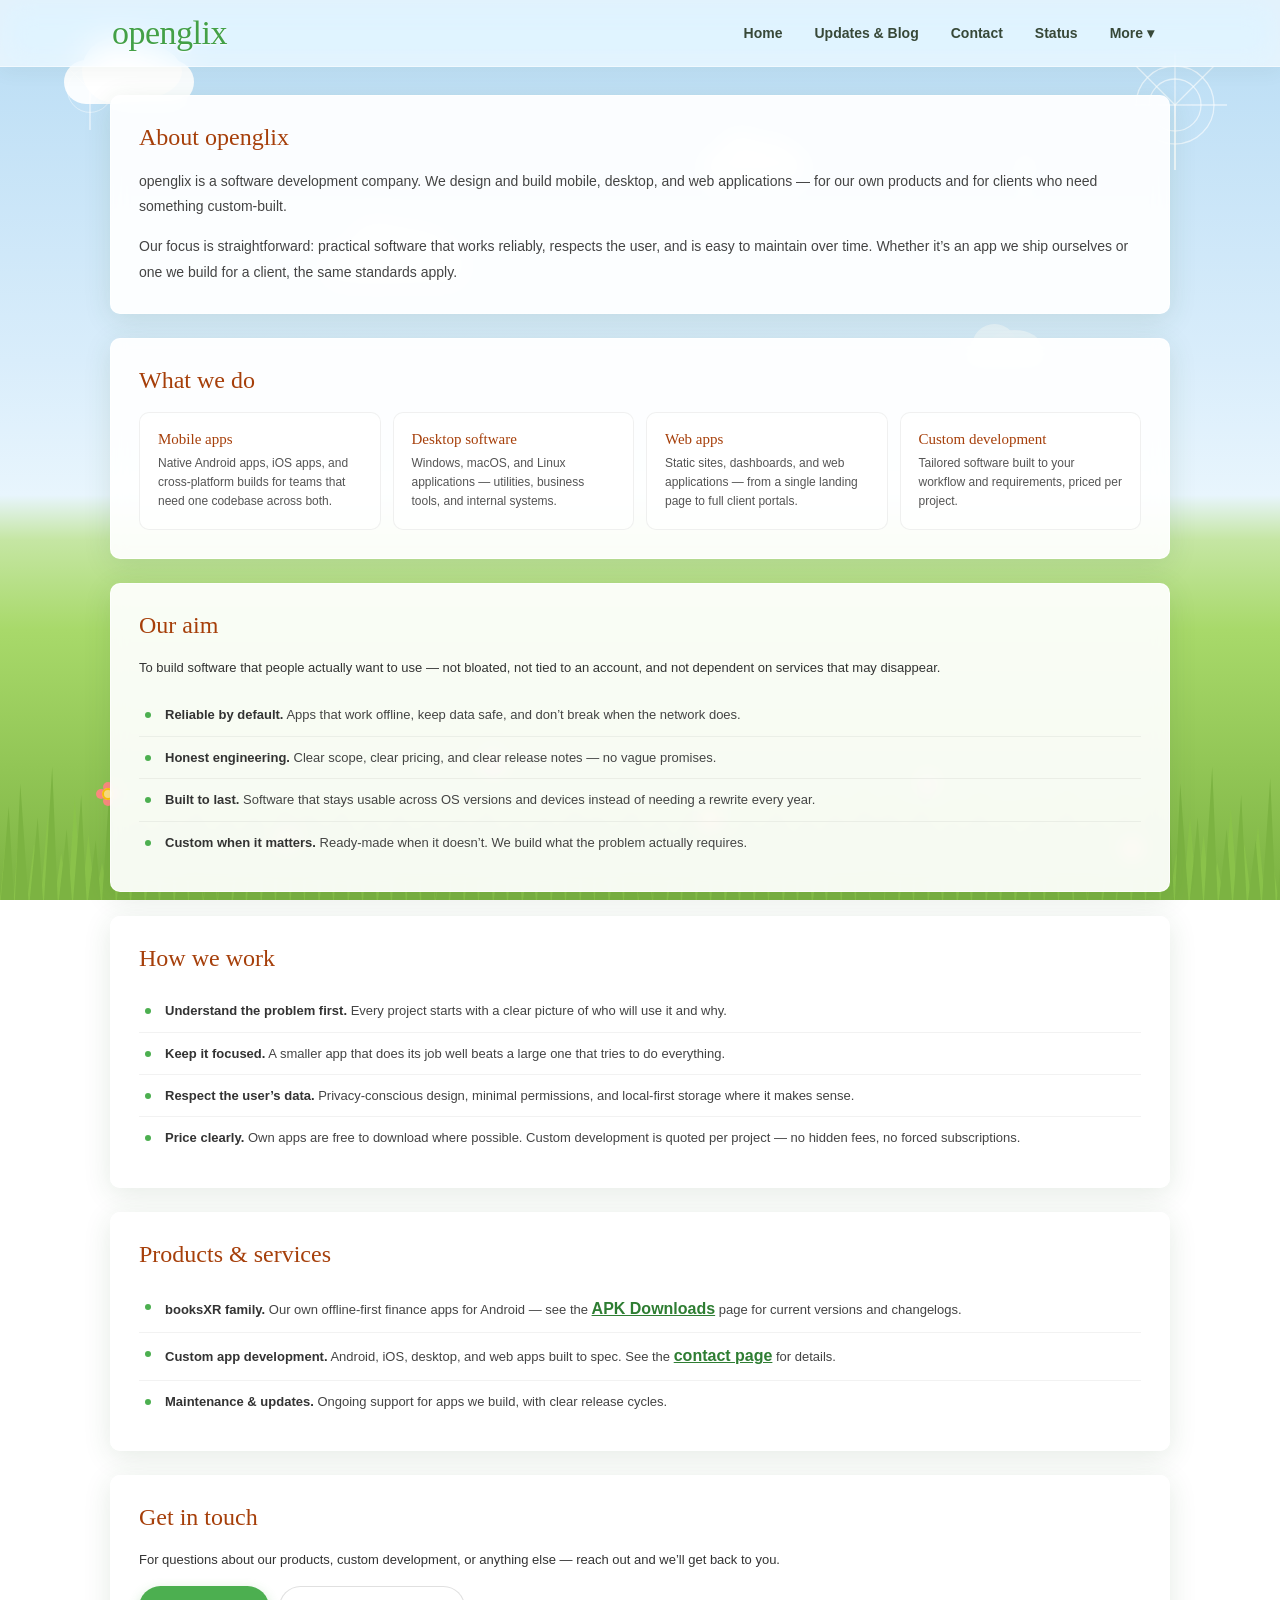
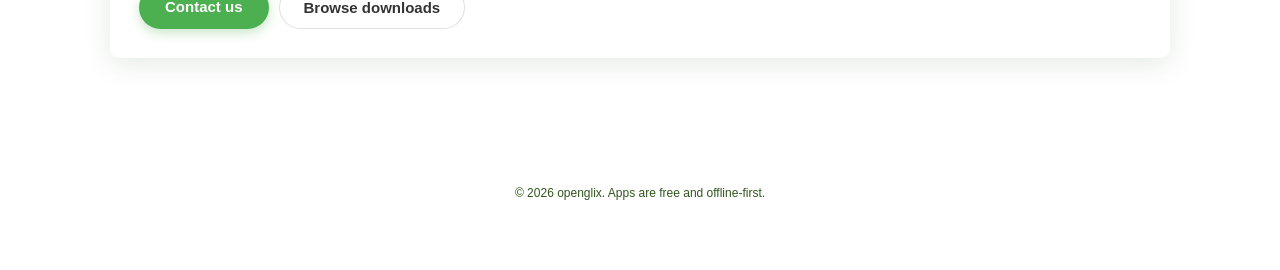
==== commit 77c338ed: "updated about page" ====
--- a/about.html
+++ b/about.html
@@ -4,8 +4,12 @@
   <meta charset="UTF-8">
   <meta name="viewport" content="width=device-width, initial-scale=1.0">
   <title>About — openglix</title>
-  <meta name="description" content="About openglix and the offline-first philosophy behind our apps.">
+  <meta name="description" content="openglix is a software development company building mobile, desktop, and web applications, with custom development services for businesses and individuals.">
   <link rel="stylesheet" href="css/style.css">
+  <link rel="icon" type="image/svg+xml" href="favicon.svg">
+  <link rel="icon" type="image/png" sizes="64x64" href="favicon.png">
+  <link rel="apple-touch-icon" href="apple-touch-icon.png">
+  <meta name="theme-color" content="#2e7d32">
 </head>
 <body class="">
 <div class="bg-decor" aria-hidden="true">
@@ -78,16 +82,74 @@
   </div>
 </header>
 <main class="wrapper">
+
+  <div class="panel about-intro">
+    <h2>About openglix</h2>
+    <p>openglix is a software development company. We design and build mobile, desktop, and web applications — for our own products and for clients who need something custom-built.</p>
+    <p>Our focus is straightforward: practical software that works reliably, respects the user, and is easy to maintain over time. Whether it’s an app we ship ourselves or one we build for a client, the same standards apply.</p>
+  </div>
+
   <div class="panel">
-    <h2>About openglix</h2>
-    <p>openglix builds small, practical, offline-first Android apps. The goal is simple: useful software that respects your privacy and does not force accounts or subscriptions.</p>
-    <ul>
-      <li><strong>Offline-first:</strong> Your data stays on your device.</li>
-      <li><strong>Private:</strong> No tracking or cloud dependency.</li>
-      <li><strong>Free:</strong> No ads and no premium tiers.</li>
-      <li><strong>Direct:</strong> APK downloads and clear release notes.</li>
+    <h2>What we do</h2>
+    <div class="about-highlight">
+      <div class="about-highlight-item">
+        <h4>Mobile apps</h4>
+        <p>Native Android apps, iOS apps, and cross-platform builds for teams that need one codebase across both.</p>
+      </div>
+      <div class="about-highlight-item">
+        <h4>Desktop software</h4>
+        <p>Windows, macOS, and Linux applications — utilities, business tools, and internal systems.</p>
+      </div>
+      <div class="about-highlight-item">
+        <h4>Web apps</h4>
+        <p>Static sites, dashboards, and web applications — from a single landing page to full client portals.</p>
+      </div>
+      <div class="about-highlight-item">
+        <h4>Custom development</h4>
+        <p>Tailored software built to your workflow and requirements, priced per project.</p>
+      </div>
+    </div>
+  </div>
+
+  <div class="panel">
+    <h2>Our aim</h2>
+    <p>To build software that people actually want to use — not bloated, not tied to an account, and not dependent on services that may disappear.</p>
+    <ul class="about-list">
+      <li><strong>Reliable by default.</strong> Apps that work offline, keep data safe, and don’t break when the network does.</li>
+      <li><strong>Honest engineering.</strong> Clear scope, clear pricing, and clear release notes — no vague promises.</li>
+      <li><strong>Built to last.</strong> Software that stays usable across OS versions and devices instead of needing a rewrite every year.</li>
+      <li><strong>Custom when it matters.</strong> Ready-made when it doesn’t. We build what the problem actually requires.</li>
     </ul>
   </div>
+
+  <div class="panel">
+    <h2>How we work</h2>
+    <ul class="about-list">
+      <li><strong>Understand the problem first.</strong> Every project starts with a clear picture of who will use it and why.</li>
+      <li><strong>Keep it focused.</strong> A smaller app that does its job well beats a large one that tries to do everything.</li>
+      <li><strong>Respect the user’s data.</strong> Privacy-conscious design, minimal permissions, and local-first storage where it makes sense.</li>
+      <li><strong>Price clearly.</strong> Own apps are free to download where possible. Custom development is quoted per project — no hidden fees, no forced subscriptions.</li>
+    </ul>
+  </div>
+
+  <div class="panel">
+    <h2>Products &amp; services</h2>
+    <ul class="about-list">
+      <li><strong>booksXR family.</strong> Our own offline-first finance apps for Android — see the <a href="downloads.html" class="text-link">APK Downloads</a> page for current versions and changelogs.</li>
+      <li><strong>Custom app development.</strong> Android, iOS, desktop, and web apps built to spec. See the <a href="contact.html" class="text-link">contact page</a> for details.</li>
+      <li><strong>Maintenance &amp; updates.</strong> Ongoing support for apps we build, with clear release cycles.</li>
+    </ul>
+  </div>
+
+  <div class="panel">
+    <h2>Get in touch</h2>
+    <p>For questions about our products, custom development, or anything else — reach out and we’ll get back to you.</p>
+    <div class="about-cta">
+      <a class="btn-download" href="contact.html">Contact us</a>
+      <a class="btn-secondary" href="downloads.html">Browse downloads</a>
+    </div>
+  </div>
+
 </main>
 <footer class="site-footer">
   © 2026 openglix. Apps are free and offline-first.
--- a/css/style.css
+++ b/css/style.css
@@ -530,4 +530,616 @@
     background: linear-gradient(to bottom, #b8dcf4 0%, #e3f2fd 200px, #a8d96a 200px, #7cb342 100%);
     background-attachment: scroll;
   }
+}
+/* === Contact page === */
+.contact-grid {
+  display: grid;
+  grid-template-columns: repeat(auto-fit, minmax(280px, 1fr));
+  gap: 20px;
+  margin-bottom: 24px;
+}
+.contact-card {
+  background: rgba(255,255,255,0.93);
+  border: 1px solid rgba(255,255,255,0.7);
+  border-radius: 10px;
+  box-shadow: 0 6px 28px rgba(45,90,39,0.12);
+  padding: 26px;
+  text-align: center;
+  display: flex;
+  flex-direction: column;
+  backdrop-filter: blur(8px);
+  -webkit-backdrop-filter: blur(8px);
+}
+.contact-icon {
+  width: 56px;
+  height: 56px;
+  margin: 0 auto 12px;
+  border-radius: 50%;
+  background: rgba(76,175,80,0.13);
+  display: flex;
+  align-items: center;
+  justify-content: center;
+  font-size: 26px;
+  line-height: 1;
+}
+.contact-card h3 {
+  font-family: Georgia, serif;
+  font-size: 20px;
+  color: var(--brown);
+  margin: 6px 0 10px;
+  font-weight: normal;
+}
+.contact-card p {
+  font-size: 13px;
+  color: #555;
+  line-height: 1.6;
+  margin-bottom: 16px;
+  flex: 1;
+}
+.contact-card .btn-download {
+  margin-top: auto;
+  font-size: 14px;
+  padding: 11px 20px;
+  align-self: center;
+  word-break: break-all;
+}
+.contact-note {
+  font-size: 11px !important;
+  color: #888 !important;
+  margin-top: 14px !important;
+  margin-bottom: 0 !important;
+  flex: 0 0 auto !important;
+  line-height: 1.5 !important;
+}
+@media (max-width: 820px) {
+  .contact-card { padding: 20px; }
+  .contact-icon { width: 48px; height: 48px; font-size: 22px; }
+}
+/* === Status page === */
+.status-hero {
+  display: flex;
+  justify-content: space-between;
+  align-items: flex-start;
+  gap: 16px;
+  flex-wrap: wrap;
+  margin-bottom: 20px;
+}
+.status-hero h2 { margin-bottom: 6px; }
+.status-hero-note {
+  font-size: 12px;
+  color: #777;
+  margin: 0;
+  max-width: 560px;
+  line-height: 1.6;
+}
+.status-pill {
+  display: inline-flex;
+  align-items: center;
+  gap: 8px;
+  padding: 8px 14px;
+  border-radius: 999px;
+  font-size: 12px;
+  font-weight: bold;
+  white-space: nowrap;
+}
+.status-pill.ok { background: #e8f5e9; color: #2e7d32; border: 1px solid #b7dfb9; }
+.status-pill.warn { background: #fff8e1; color: #a06300; border: 1px solid #ffe0a3; }
+.status-pill.bad { background: #ffebee; color: #c62828; border: 1px solid #f5b7b1; }
+.status-dot {
+  display: inline-block;
+  width: 8px;
+  height: 8px;
+  border-radius: 50%;
+  background: currentColor;
+  box-shadow: 0 0 0 3px rgba(46,125,50,0.15);
+  flex-shrink: 0;
+}
+.service-grid {
+  display: grid;
+  grid-template-columns: repeat(auto-fit, minmax(200px, 1fr));
+  gap: 12px;
+}
+.service-item {
+  border: 1px solid rgba(0,0,0,0.06);
+  border-radius: 8px;
+  padding: 14px 16px;
+  background: rgba(255,255,255,0.55);
+}
+.service-item .label {
+  font-size: 11px;
+  color: #777;
+  text-transform: uppercase;
+  letter-spacing: 0.5px;
+  margin-bottom: 8px;
+}
+.service-item .value {
+  display: flex;
+  align-items: center;
+  gap: 8px;
+  font-weight: bold;
+  color: #2e7d32;
+  font-size: 13px;
+}
+.service-item.warn .value { color: #a06300; }
+.service-item.bad .value { color: #c62828; }
+
+.version-table {
+  width: 100%;
+  border-collapse: collapse;
+  margin-top: 4px;
+}
+.version-table th {
+  text-align: left;
+  font-size: 11px;
+  text-transform: uppercase;
+  letter-spacing: 0.5px;
+  color: #777;
+  padding: 10px 12px;
+  border-bottom: 1px solid rgba(0,0,0,0.08);
+  font-weight: 600;
+}
+.version-table td {
+  padding: 14px 12px;
+  border-bottom: 1px solid rgba(0,0,0,0.05);
+  font-size: 13px;
+  vertical-align: middle;
+}
+.version-table tr:last-child td { border-bottom: 0; }
+.version-table .app-name {
+  font-family: Georgia, serif;
+  color: var(--brown);
+  font-size: 15px;
+}
+.version-table .app-version {
+  display: inline-block;
+  background: #e8f5e9;
+  border: 1px solid #b7dfb9;
+  color: #2e7d32;
+  font-size: 11px;
+  padding: 2px 8px;
+  border-radius: 999px;
+}
+.version-table .download-mini {
+  display: inline-block;
+  background: var(--green);
+  color: #fff;
+  padding: 7px 14px;
+  border-radius: 999px;
+  text-decoration: none;
+  font-size: 12px;
+  font-weight: bold;
+  white-space: nowrap;
+}
+.version-table .download-mini:hover {
+  background: var(--green-dark);
+  color: #fff;
+}
+.release-item {
+  display: flex;
+  gap: 16px;
+  padding: 14px 0;
+  border-bottom: 1px solid rgba(0,0,0,0.06);
+}
+.release-item:last-child { border-bottom: 0; padding-bottom: 0; }
+.release-date {
+  min-width: 120px;
+  font-size: 11px;
+  color: #888;
+  text-transform: uppercase;
+  letter-spacing: 0.5px;
+  padding-top: 3px;
+}
+.release-body { flex: 1; min-width: 0; }
+.release-title {
+  font-family: Georgia, serif;
+  font-size: 15px;
+  color: var(--brown);
+  margin-bottom: 4px;
+}
+.release-text { font-size: 13px; color: #555; line-height: 1.55; }
+
+.issues-list { list-style: none; padding: 0; margin: 0; }
+.issues-list li {
+  padding: 14px 0;
+  border-bottom: 1px solid rgba(0,0,0,0.06);
+  display: flex;
+  gap: 12px;
+  align-items: flex-start;
+}
+.issues-list li:last-child { border-bottom: 0; padding-bottom: 0; }
+.issue-badge {
+  flex-shrink: 0;
+  font-size: 10px;
+  font-weight: bold;
+  text-transform: uppercase;
+  letter-spacing: 0.5px;
+  padding: 3px 8px;
+  border-radius: 4px;
+  margin-top: 2px;
+}
+.issue-badge.minor { background: #fff8e1; color: #a06300; border: 1px solid #ffe0a3; }
+.issue-badge.major { background: #ffebee; color: #c62828; border: 1px solid #f5b7b1; }
+.issue-badge.note  { background: #e3f2fd; color: #1565c0; border: 1px solid #b3d4f5; }
+.issue-body { flex: 1; min-width: 0; }
+.issue-body strong { display: block; color: #333; margin-bottom: 3px; }
+.issue-body p { margin: 0; font-size: 12px; color: #666; line-height: 1.55; }
+
+@media (max-width: 720px) {
+  .version-table thead { display: none; }
+  .version-table, .version-table tbody, .version-table tr, .version-table td {
+    display: block;
+    width: 100%;
+  }
+  .version-table tr {
+    border: 1px solid rgba(0,0,0,0.08);
+    border-radius: 8px;
+    padding: 12px 14px;
+    margin-bottom: 10px;
+    background: rgba(255,255,255,0.55);
+  }
+  .version-table tr:last-child { margin-bottom: 0; }
+  .version-table td { border: 0; padding: 4px 0; }
+  .version-table td[data-label]::before {
+    content: attr(data-label) ": ";
+    font-size: 11px;
+    color: #888;
+    text-transform: uppercase;
+    letter-spacing: 0.5px;
+    display: inline-block;
+    min-width: 72px;
+  }
+  .release-item { flex-direction: column; gap: 4px; }
+  .release-date { min-width: 0; }
+  .issues-list li { flex-direction: column; gap: 8px; }
+}
+/* === Status: maintenance + notes + updated stamp === */
+.status-pill.info { background: #e3f2fd; color: #1565c0; border: 1px solid #b3d4f5; }
+.service-item.info .value { color: #1565c0; }
+.service-item.info { border-color: rgba(21,101,192,0.18); }
+.service-item.warn { border-color: rgba(160,99,0,0.2); }
+.service-item.bad  { border-color: rgba(198,40,40,0.25); }
+.service-note {
+  margin-top: 8px;
+  font-size: 11px;
+  color: #7a5a15;
+  line-height: 1.5;
+}
+.service-item.bad .service-note { color: #a02020; }
+.service-item.info .service-note { color: #0d47a1; }
+.status-updated {
+  margin-top: 14px;
+  font-size: 11px;
+  color: #888;
+  text-align: right;
+}
+/* === Status page: hero actions + refresh === */
+.status-hero-actions {
+  display: flex;
+  flex-direction: column;
+  align-items: flex-end;
+  gap: 8px;
+}
+.status-refresh {
+  background: transparent;
+  border: 1px solid rgba(0,0,0,0.1);
+  border-radius: 999px;
+  padding: 6px 14px;
+  font-size: 11px;
+  color: #555;
+  cursor: pointer;
+  transition: background 0.15s ease, color 0.15s ease, border-color 0.15s ease;
+  font-family: inherit;
+}
+.status-refresh:hover {
+  background: rgba(76,175,80,0.1);
+  color: #2e7d32;
+  border-color: rgba(76,175,80,0.3);
+}
+.status-refresh:disabled { opacity: 0.55; cursor: default; }
+.status-hero-note code {
+  background: rgba(0,0,0,0.05);
+  padding: 1px 5px;
+  border-radius: 4px;
+  font-size: 11px;
+}
+@media (max-width: 720px) {
+  .status-hero-actions { align-items: flex-start; width: 100%; }
+  .status-refresh { align-self: flex-start; }
+}
+/* === Status: timestamp details === */
+.status-updated {
+  margin-top: 12px;
+  font-size: 11px;
+  color: #888;
+  text-align: right;
+  line-height: 1.5;
+}
+.status-updated strong { color: #555; font-weight: 600; }
+.status-updated-utc {
+  display: inline-block;
+  margin-left: 6px;
+  padding: 1px 6px;
+  background: rgba(0,0,0,0.05);
+  border-radius: 4px;
+  font-family: Consolas, "Courier New", monospace;
+  font-size: 10px;
+  color: #777;
+  cursor: help;
+}
+@media (max-width: 720px) {
+  .status-updated { text-align: left; }
+}
+/* === FAQ page === */
+.faq-search {
+  position: relative;
+  margin: 4px 0 14px;
+}
+.faq-search input {
+  width: 100%;
+  padding: 12px 16px 12px 42px;
+  border: 1px solid rgba(0,0,0,0.1);
+  border-radius: 999px;
+  font-size: 14px;
+  font-family: inherit;
+  background: rgba(255,255,255,0.9);
+  color: #333;
+  outline: none;
+  transition: border-color 0.15s ease, box-shadow 0.15s ease;
+}
+.faq-search input:focus {
+  border-color: rgba(76,175,80,0.5);
+  box-shadow: 0 0 0 3px rgba(76,175,80,0.12);
+}
+.faq-search::before {
+  content: '⌕';
+  position: absolute;
+  left: 16px;
+  top: 50%;
+  transform: translateY(-50%);
+  font-size: 18px;
+  color: #888;
+  pointer-events: none;
+}
+.faq-cats {
+  display: flex;
+  gap: 8px;
+  flex-wrap: wrap;
+  margin-bottom: 18px;
+}
+.faq-cat {
+  padding: 7px 14px;
+  border-radius: 999px;
+  background: rgba(255,255,255,0.7);
+  border: 1px solid rgba(0,0,0,0.08);
+  font-size: 12px;
+  font-weight: 600;
+  cursor: pointer;
+  color: #444;
+  font-family: inherit;
+  transition: background 0.15s ease, color 0.15s ease, border-color 0.15s ease;
+}
+.faq-cat:hover { background: #e8f5e9; color: #2e7d32; border-color: rgba(76,175,80,0.3); }
+.faq-cat.active { background: var(--green); color: #fff; border-color: var(--green); }
+.faq-meta {
+  display: flex;
+  justify-content: space-between;
+  align-items: center;
+  font-size: 11px;
+  color: #888;
+  margin-bottom: 10px;
+  padding: 0 4px;
+}
+.faq-meta button {
+  background: none;
+  border: 0;
+  color: var(--green-dark);
+  font-weight: 600;
+  font-size: 11px;
+  cursor: pointer;
+  padding: 0;
+  font-family: inherit;
+}
+.faq-meta button:hover { text-decoration: underline; }
+.faq-item {
+  border: 1px solid rgba(0,0,0,0.07);
+  border-radius: 8px;
+  margin-bottom: 8px;
+  background: rgba(255,255,255,0.85);
+  overflow: hidden;
+  transition: border-color 0.15s ease;
+}
+.faq-item:hover { border-color: rgba(76,175,80,0.25); }
+.faq-item summary {
+  padding: 16px 20px;
+  font-weight: 600;
+  cursor: pointer;
+  list-style: none;
+  display: flex;
+  justify-content: space-between;
+  align-items: flex-start;
+  gap: 14px;
+  font-size: 14px;
+  color: #333;
+  line-height: 1.45;
+}
+.faq-item summary::-webkit-details-marker { display: none; }
+.faq-item summary::after {
+  content: '+';
+  font-size: 20px;
+  line-height: 1;
+  color: var(--green);
+  flex-shrink: 0;
+  transition: transform 0.2s ease;
+  font-weight: 400;
+  margin-top: -1px;
+}
+.faq-item[open] summary {
+  background: #f4fbf4;
+  border-bottom: 1px solid rgba(0,0,0,0.05);
+}
+.faq-item[open] summary::after { transform: rotate(45deg); }
+.faq-answer {
+  padding: 14px 20px 18px;
+  color: #555;
+  font-size: 13px;
+  line-height: 1.7;
+}
+.faq-answer p { margin: 0 0 10px; }
+.faq-answer p:last-child { margin-bottom: 0; }
+.faq-answer code {
+  background: rgba(0,0,0,0.06);
+  padding: 2px 6px;
+  border-radius: 3px;
+  font-size: 12px;
+  font-family: Consolas, "Courier New", monospace;
+}
+.faq-answer ul, .faq-answer ol { margin: 8px 0 10px; padding-left: 22px; }
+.faq-answer li { margin-bottom: 5px; line-height: 1.6; }
+.faq-answer a { color: var(--green-dark); font-weight: 600; }
+.faq-empty {
+  text-align: center;
+  padding: 32px 20px;
+  color: #888;
+  font-size: 13px;
+  border: 1px dashed rgba(0,0,0,0.1);
+  border-radius: 8px;
+  display: none;
+}
+.faq-empty.show { display: block; }
+.faq-help-card {
+  text-align: center;
+  padding: 30px;
+  border: 1px dashed rgba(76,175,80,0.35);
+  border-radius: 10px;
+  background: rgba(255,255,255,0.6);
+  margin-top: 4px;
+}
+.faq-help-card h3 {
+  font-family: Georgia, serif;
+  color: var(--brown);
+  font-size: 20px;
+  margin: 0 0 8px;
+  font-weight: normal;
+}
+.faq-help-card p {
+  color: #555;
+  margin: 0 0 16px;
+  font-size: 13px;
+  line-height: 1.6;
+}
+.faq-help-actions {
+  display: flex;
+  gap: 10px;
+  justify-content: center;
+  flex-wrap: wrap;
+}
+.faq-help-actions .btn-download {
+  font-size: 13px;
+  padding: 10px 20px;
+}
+.faq-help-actions .btn-secondary {
+  display: inline-block;
+  padding: 10px 20px;
+  border-radius: 999px;
+  border: 1px solid rgba(0,0,0,0.12);
+  background: rgba(255,255,255,0.9);
+  color: #333;
+  text-decoration: none;
+  font-weight: bold;
+  font-size: 13px;
+  transition: background 0.15s ease, border-color 0.15s ease;
+}
+.faq-help-actions .btn-secondary:hover {
+  background: #f4fbf4;
+  border-color: rgba(76,175,80,0.4);
+  color: var(--green-dark);
+}
+@media (max-width: 620px) {
+  .faq-item summary { padding: 14px 16px; font-size: 13px; }
+  .faq-answer { padding: 12px 16px 16px; }
+  .faq-help-card { padding: 22px 16px; }
+}
+
+/* === About page === */
+.about-intro p {
+  font-size: 14px;
+  color: #444;
+  line-height: 1.8;
+}
+.about-intro p:last-child { margin-bottom: 0; }
+
+.about-highlight {
+  display: grid;
+  grid-template-columns: repeat(auto-fit, minmax(200px, 1fr));
+  gap: 12px;
+  margin-top: 8px;
+}
+.about-highlight-item {
+  padding: 18px;
+  border: 1px solid rgba(0,0,0,0.06);
+  border-radius: 10px;
+  background: rgba(255,255,255,0.62);
+}
+.about-highlight-item h4 {
+  margin: 0 0 6px;
+  font-family: Georgia, serif;
+  color: var(--brown);
+  font-size: 15px;
+  font-weight: normal;
+}
+.about-highlight-item p {
+  margin: 0;
+  font-size: 12px;
+  color: #555;
+  line-height: 1.6;
+}
+
+.about-list {
+  list-style: none;
+  padding: 0;
+  margin: 4px 0 0;
+}
+.about-list li {
+  padding: 10px 0 10px 26px;
+  position: relative;
+  font-size: 13px;
+  color: #444;
+  line-height: 1.65;
+  border-bottom: 1px solid rgba(0,0,0,0.05);
+}
+.about-list li:last-child { border-bottom: 0; }
+.about-list li::before {
+  content: '';
+  position: absolute;
+  left: 6px;
+  top: 18px;
+  width: 6px;
+  height: 6px;
+  border-radius: 50%;
+  background: var(--green);
+}
+.about-list li strong { color: #333; }
+
+.about-cta {
+  display: flex;
+  gap: 10px;
+  flex-wrap: wrap;
+  margin-top: 4px;
+}
+.about-cta .btn-secondary {
+  display: inline-block;
+  padding: 12px 24px;
+  border-radius: 999px;
+  border: 1px solid rgba(0,0,0,0.12);
+  background: rgba(255,255,255,0.9);
+  color: #333;
+  text-decoration: none;
+  font-weight: bold;
+  font-size: 15px;
+  transition: background 0.15s ease, border-color 0.15s ease, color 0.15s ease;
+}
+.about-cta .btn-secondary:hover {
+  background: #f4fbf4;
+  border-color: rgba(76,175,80,0.4);
+  color: var(--green-dark);
 }
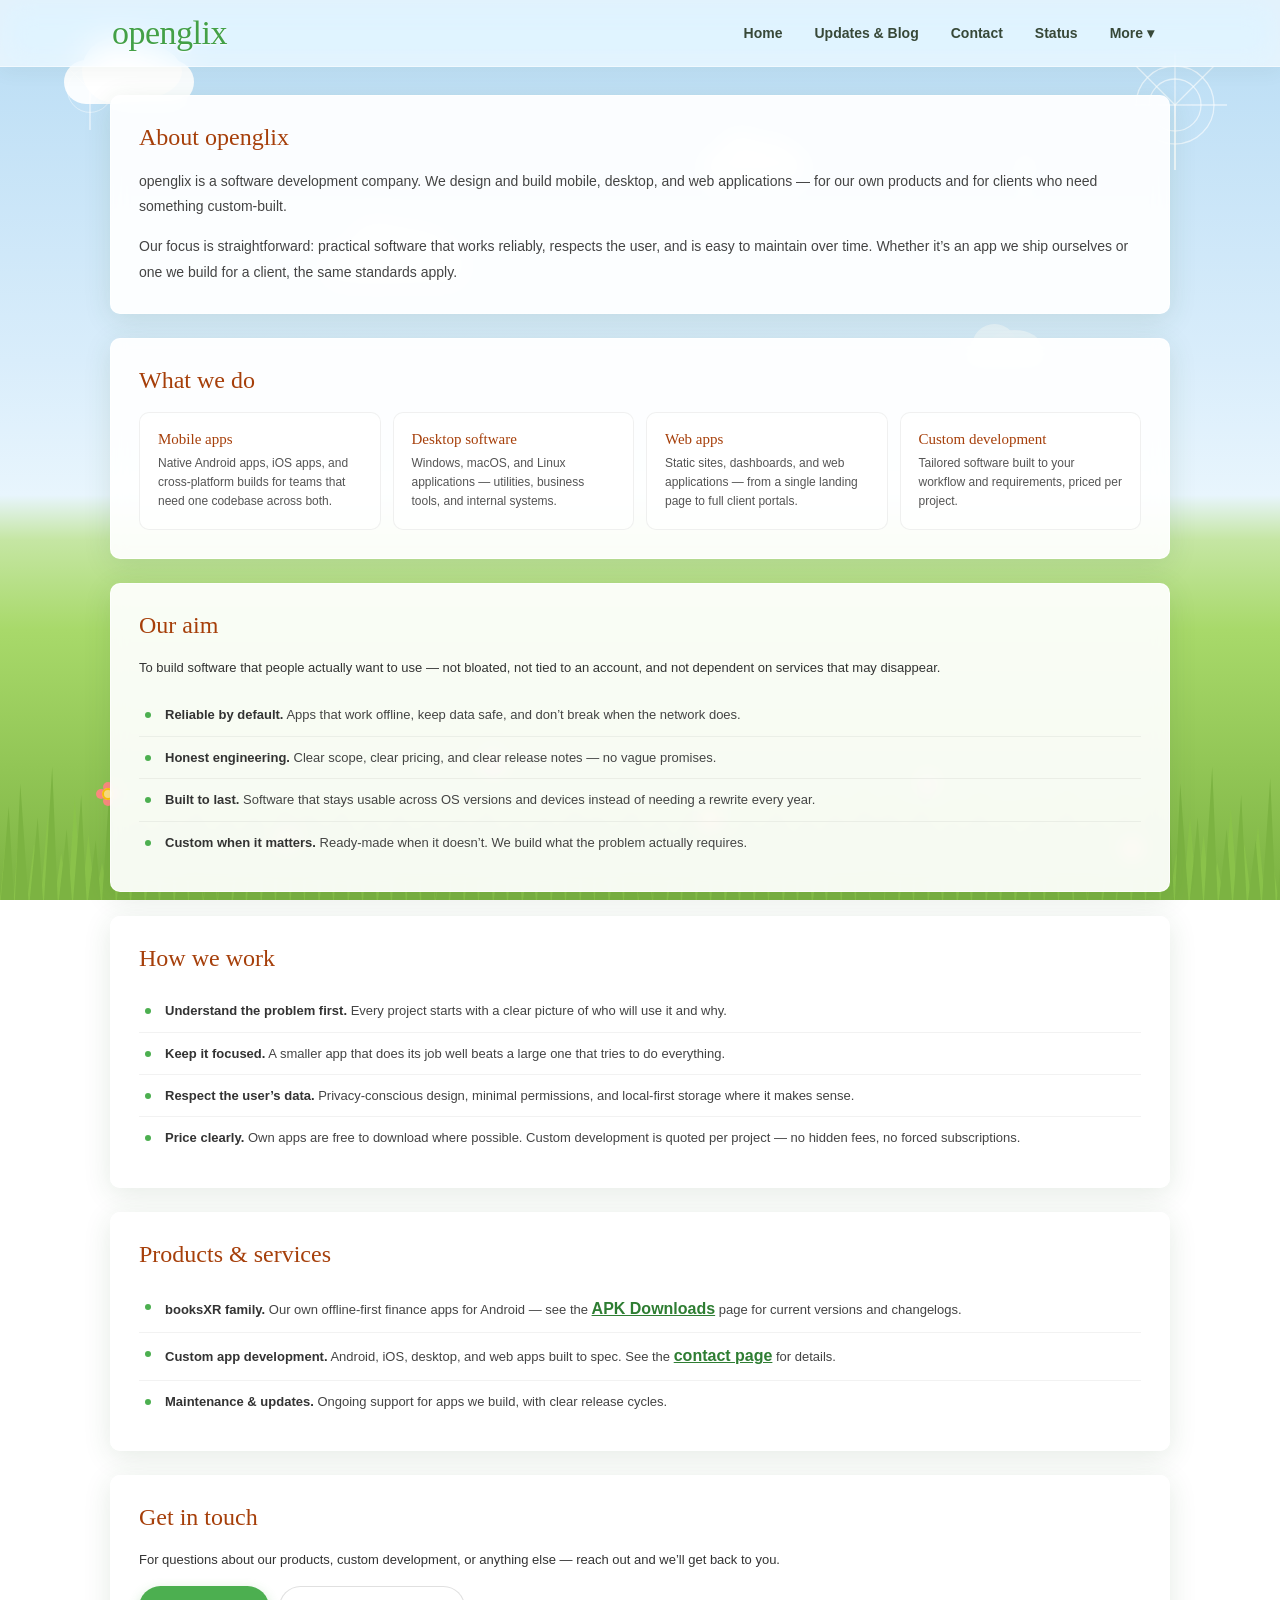
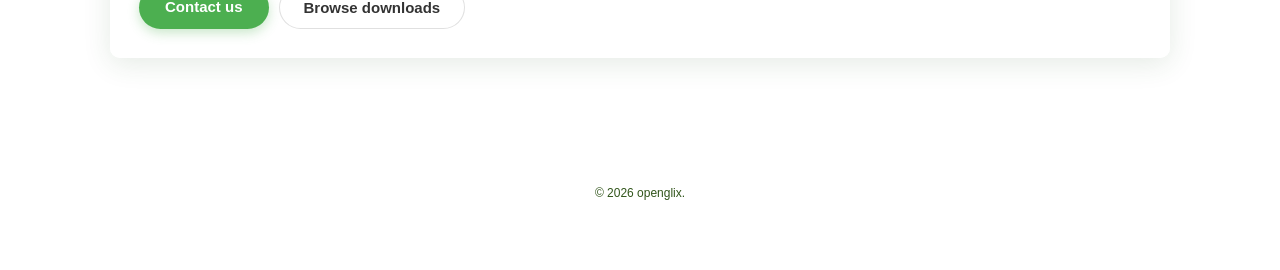
==== commit c978b221: "fixed everything for phase 1st" ====
--- a/about.html
+++ b/about.html
@@ -152,7 +152,7 @@
 
 </main>
 <footer class="site-footer">
-  © 2026 openglix. Apps are free and offline-first.
+  © 2026 openglix.
 </footer>
 <script src="js/qrcode.min.js"></script>
 <script src="js/app.js"></script>
--- a/css/style.css
+++ b/css/style.css
@@ -1142,4 +1142,321 @@
   background: #f4fbf4;
   border-color: rgba(76,175,80,0.4);
   color: var(--green-dark);
+}
+/* === Report page === */
+.report-form {
+  display: flex;
+  flex-direction: column;
+  gap: 14px;
+  margin-top: 12px;
+}
+.form-row { display: flex; flex-direction: column; gap: 6px; }
+.form-row-2 { display: grid; grid-template-columns: 1fr 1fr; gap: 14px; }
+.form-row-2 > div { display: flex; flex-direction: column; gap: 6px; }
+.form-label { font-size: 12px; font-weight: 600; color: #444; }
+.form-label .req { color: #c62828; }
+.form-input {
+  padding: 10px 12px;
+  border: 1px solid rgba(0,0,0,0.12);
+  border-radius: 8px;
+  font-family: inherit;
+  font-size: 13px;
+  background: rgba(255,255,255,0.9);
+  color: #333;
+  width: 100%;
+  transition: border-color 0.15s ease, box-shadow 0.15s ease;
+}
+.form-input:focus {
+  outline: none;
+  border-color: rgba(76,175,80,0.5);
+  box-shadow: 0 0 0 3px rgba(76,175,80,0.12);
+}
+textarea.form-input { resize: vertical; min-height: 64px; }
+select.form-input { cursor: pointer; }
+.radio-group { display: flex; flex-wrap: wrap; gap: 8px; }
+.radio {
+  display: inline-flex;
+  align-items: center;
+  gap: 6px;
+  font-size: 13px;
+  cursor: pointer;
+  padding: 7px 14px;
+  border: 1px solid rgba(0,0,0,0.1);
+  border-radius: 999px;
+  background: rgba(255,255,255,0.7);
+  transition: border-color 0.15s ease, background 0.15s ease;
+}
+.radio:hover { border-color: rgba(76,175,80,0.4); background: #f4fbf4; }
+.radio input[type="radio"] { margin: 0; accent-color: var(--green); }
+.checkbox {
+  display: inline-flex;
+  align-items: center;
+  gap: 8px;
+  font-size: 12px;
+  color: #555;
+  cursor: pointer;
+}
+.checkbox input { accent-color: var(--green); }
+.form-actions { display: flex; gap: 10px; flex-wrap: wrap; margin-top: 6px; }
+.form-actions .btn-download { font-size: 14px; padding: 12px 22px; }
+.form-actions .btn-secondary {
+  display: inline-block;
+  padding: 12px 22px;
+  border-radius: 999px;
+  border: 1px solid rgba(0,0,0,0.12);
+  background: rgba(255,255,255,0.9);
+  color: #333;
+  text-decoration: none;
+  font-weight: bold;
+  font-size: 14px;
+  cursor: pointer;
+  font-family: inherit;
+  transition: background 0.15s ease, border-color 0.15s ease, color 0.15s ease;
+}
+.form-actions .btn-secondary:hover {
+  background: #f4fbf4;
+  border-color: rgba(76,175,80,0.4);
+  color: var(--green-dark);
+}
+.form-note { font-size: 11px; color: #888; margin: 6px 0 0; line-height: 1.5; }
+.form-status {
+  margin-top: 10px;
+  padding: 10px 14px;
+  border-radius: 8px;
+  font-size: 13px;
+  display: none;
+}
+.form-status.show { display: block; }
+.form-status.ok { background: #e8f5e9; border: 1px solid #b7dfb9; color: #2e7d32; }
+.form-status.err { background: #ffebee; border: 1px solid #f5b7b1; color: #c62828; }
+@media (max-width: 620px) {
+  .form-row-2 { grid-template-columns: 1fr; }
+}
+/* === Report page + email template preview === */
+.report-layout {
+  display: grid;
+  grid-template-columns: 1fr;
+  gap: 20px;
+  align-items: start;
+}
+@media (min-width: 960px) {
+  .report-layout { grid-template-columns: 1fr 1fr; }
+  .report-preview-panel {
+    position: sticky;
+    top: 90px;
+    max-height: calc(100vh - 110px);
+    overflow-y: auto;
+    padding-right: 4px;
+  }
+}
+.report-form { display: flex; flex-direction: column; gap: 14px; margin-top: 12px; }
+.form-row { display: flex; flex-direction: column; gap: 6px; }
+.form-row-2 { display: grid; grid-template-columns: 1fr 1fr; gap: 14px; }
+.form-row-2 > div { display: flex; flex-direction: column; gap: 6px; }
+.form-label { font-size: 12px; font-weight: 600; color: #444; }
+.form-label .req { color: #c62828; }
+.form-input {
+  padding: 10px 12px; border: 1px solid rgba(0,0,0,0.12); border-radius: 8px;
+  font-family: inherit; font-size: 13px; background: rgba(255,255,255,0.9);
+  color: #333; width: 100%;
+  transition: border-color 0.15s ease, box-shadow 0.15s ease;
+}
+.form-input:focus { outline: none; border-color: rgba(76,175,80,0.5); box-shadow: 0 0 0 3px rgba(76,175,80,0.12); }
+textarea.form-input { resize: vertical; min-height: 64px; }
+select.form-input { cursor: pointer; }
+.radio-group { display: flex; flex-wrap: wrap; gap: 8px; }
+.radio {
+  display: inline-flex; align-items: center; gap: 6px; font-size: 13px;
+  cursor: pointer; padding: 7px 14px; border: 1px solid rgba(0,0,0,0.1);
+  border-radius: 999px; background: rgba(255,255,255,0.7);
+  transition: border-color 0.15s ease, background 0.15s ease;
+}
+.radio:hover { border-color: rgba(76,175,80,0.4); background: #f4fbf4; }
+.radio input[type="radio"] { margin: 0; accent-color: var(--green); }
+.checkbox { display: inline-flex; align-items: center; gap: 8px; font-size: 12px; color: #555; cursor: pointer; }
+.checkbox input { accent-color: var(--green); }
+.form-actions { display: flex; gap: 10px; flex-wrap: wrap; margin-top: 6px; }
+.form-actions .btn-download { font-size: 14px; padding: 12px 22px; }
+.form-actions .btn-secondary {
+  display: inline-block; padding: 12px 22px; border-radius: 999px;
+  border: 1px solid rgba(0,0,0,0.12); background: rgba(255,255,255,0.9);
+  color: #333; text-decoration: none; font-weight: bold; font-size: 14px;
+  cursor: pointer; font-family: inherit;
+  transition: background 0.15s ease, border-color 0.15s ease, color 0.15s ease;
+}
+.form-actions .btn-secondary:hover { background: #f4fbf4; border-color: rgba(76,175,80,0.4); color: var(--green-dark); }
+.form-note { font-size: 11px; color: #888; margin: 6px 0 0; line-height: 1.5; }
+.form-status { margin-top: 10px; padding: 10px 14px; border-radius: 8px; font-size: 13px; display: none; }
+.form-status.show { display: block; }
+.form-status.ok { background: #e8f5e9; border: 1px solid #b7dfb9; color: #2e7d32; }
+.form-status.err { background: #ffebee; border: 1px solid #f5b7b1; color: #c62828; }
+
+/* Email preview */
+.report-preview-panel .panel-header {
+  display: flex; justify-content: space-between; align-items: baseline; margin-bottom: 14px;
+}
+.report-preview-panel .panel-header h2 { margin: 0; }
+.report-preview-panel .panel-header small { color: #888; font-size: 11px; }
+.email-preview-meta {
+  background: rgba(255,255,255,0.85); border: 1px solid rgba(0,0,0,0.06);
+  border-radius: 8px; padding: 12px 14px; margin-bottom: 14px; font-size: 12px; color: #555;
+}
+.email-preview-meta div + div { margin-top: 6px; }
+.email-preview-meta strong { color: #333; font-weight: 600; display: inline-block; min-width: 52px; }
+.email-preview-meta .mono {
+  font-family: Consolas, "Courier New", monospace;
+  background: rgba(76,175,80,0.08); padding: 1px 6px; border-radius: 3px;
+  color: #1b5e20; font-weight: 600;
+}
+.email-preview-render {
+  border-radius: 10px; overflow: hidden;
+  box-shadow: 0 4px 22px rgba(0,0,0,0.08);
+  background: #f0f0f0; padding: 14px;
+}
+.email-preview-render > div { margin: 0 auto !important; }
+.email-preview-hint {
+  margin-top: 10px; font-size: 11px; color: #888; text-align: center; line-height: 1.5;
+}
+@media (max-width: 620px) { .form-row-2 { grid-template-columns: 1fr; } }
+/* === Report: mailto fallback === */
+.mailto-fallback {
+  margin-top: 14px;
+  padding: 12px 14px;
+  background: #fff8e1;
+  border: 1px solid #ffe0a3;
+  border-radius: 8px;
+  font-size: 12px;
+  color: #7a5a15;
+  line-height: 1.5;
+}
+.mailto-fallback strong { color: #5c4300; }
+.mailto-fallback .btn-secondary {
+  font-size: 12px !important;
+  padding: 8px 16px !important;
+}
+/* === Downloads page enhancements === */
+.downloads-stats {
+  display: grid;
+  grid-template-columns: repeat(auto-fit, minmax(140px, 1fr));
+  gap: 10px;
+  margin-bottom: 20px;
+}
+.downloads-stat {
+  background: rgba(255,255,255,0.72);
+  border: 1px solid rgba(0,0,0,0.06);
+  border-radius: 10px;
+  padding: 14px 16px;
+  text-align: center;
+}
+.downloads-stat .v {
+  font-family: Georgia, serif;
+  font-size: 18px;
+  color: var(--green-dark);
+  line-height: 1.2;
+}
+.downloads-stat .l {
+  font-size: 10px;
+  text-transform: uppercase;
+  letter-spacing: 0.6px;
+  color: #777;
+  margin-top: 4px;
+  font-weight: 600;
+}
+
+.downloads-toolbar {
+  display: grid;
+  grid-template-columns: 1fr 220px;
+  gap: 10px;
+  margin-bottom: 14px;
+}
+.downloads-toolbar .form-input {
+  padding: 10px 12px;
+  border: 1px solid rgba(0,0,0,0.12);
+  border-radius: 8px;
+  font-size: 13px;
+  background: rgba(255,255,255,0.9);
+}
+.downloads-toolbar .form-input:focus {
+  outline: none;
+  border-color: rgba(76,175,80,0.5);
+  box-shadow: 0 0 0 3px rgba(76,175,80,0.12);
+}
+.downloads-filter {
+  display: flex;
+  gap: 8px;
+  flex-wrap: wrap;
+  margin-bottom: 18px;
+}
+
+.app-url {
+  font-family: Consolas, "Courier New", monospace;
+  font-size: 10px;
+  color: #888;
+  margin: -4px 0 10px;
+  word-break: break-all;
+}
+.app-tags {
+  display: flex;
+  gap: 6px;
+  flex-wrap: wrap;
+  justify-content: center;
+  margin: 6px 0 10px;
+}
+.app-tag {
+  display: inline-block;
+  font-size: 10px;
+  font-weight: 600;
+  text-transform: uppercase;
+  letter-spacing: 0.4px;
+  padding: 3px 8px;
+  border-radius: 4px;
+  background: #f0f0f0;
+  color: #555;
+  border: 1px solid #e0e0e0;
+}
+.app-tag-featured {
+  background: #fff8e1;
+  color: #a06300;
+  border-color: #ffe0a3;
+}
+.app-tag-platform {
+  background: #e8f5e9;
+  color: #2e7d32;
+  border-color: #b7dfb9;
+}
+.app-tag-min {
+  background: #e3f2fd;
+  color: #1565c0;
+  border-color: #b3d4f5;
+}
+.app-actions {
+  display: flex;
+  gap: 8px;
+  justify-content: center;
+  flex-wrap: wrap;
+  margin-bottom: 8px;
+}
+.app-actions .btn-download {
+  font-size: 13px;
+  padding: 10px 18px;
+}
+.app-actions .btn-secondary {
+  padding: 10px 16px;
+  border-radius: 999px;
+  border: 1px solid rgba(0,0,0,0.12);
+  background: rgba(255,255,255,0.9);
+  color: #333;
+  font-weight: bold;
+  font-size: 13px;
+  cursor: pointer;
+  font-family: inherit;
+  transition: background 0.15s ease, border-color 0.15s ease, color 0.15s ease;
+}
+.app-actions .btn-secondary:hover {
+  background: #f4fbf4;
+  border-color: rgba(76,175,80,0.4);
+  color: var(--green-dark);
+}
+@media (max-width: 620px) {
+  .downloads-toolbar { grid-template-columns: 1fr; }
 }
